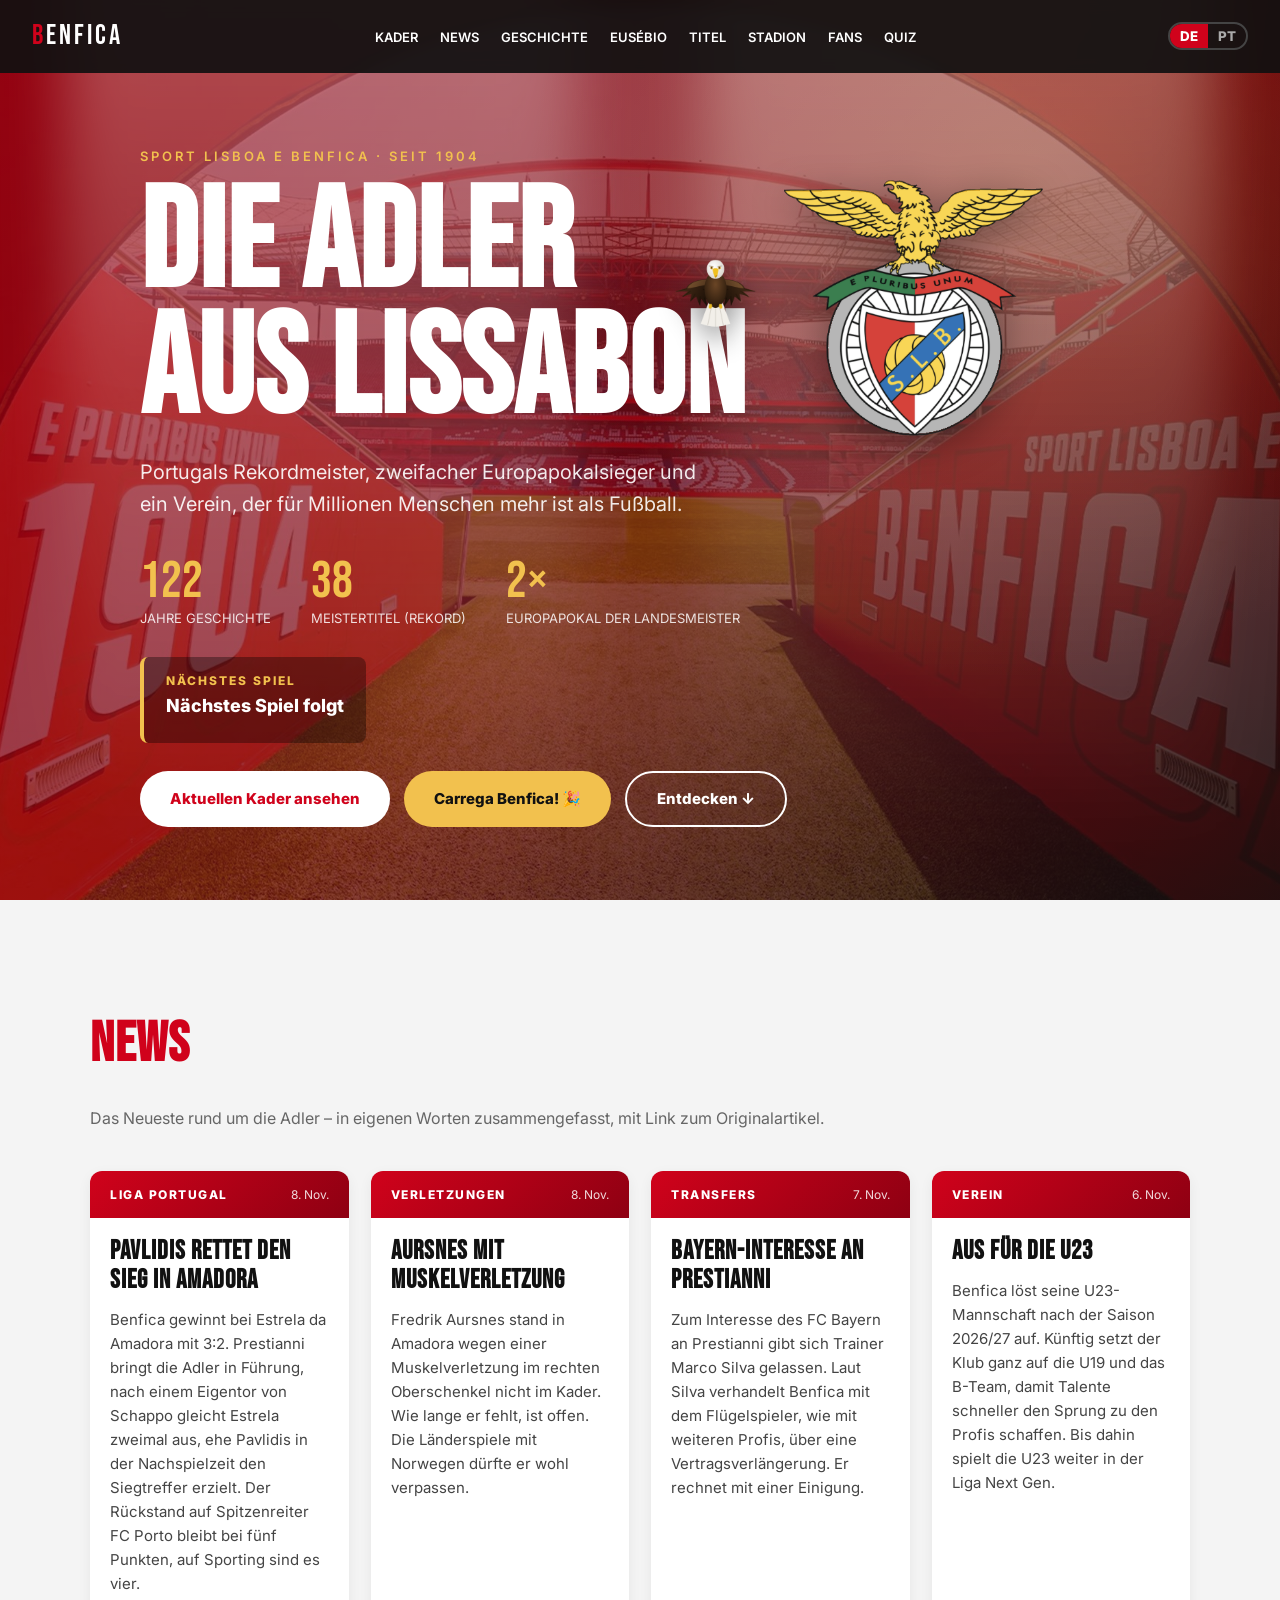
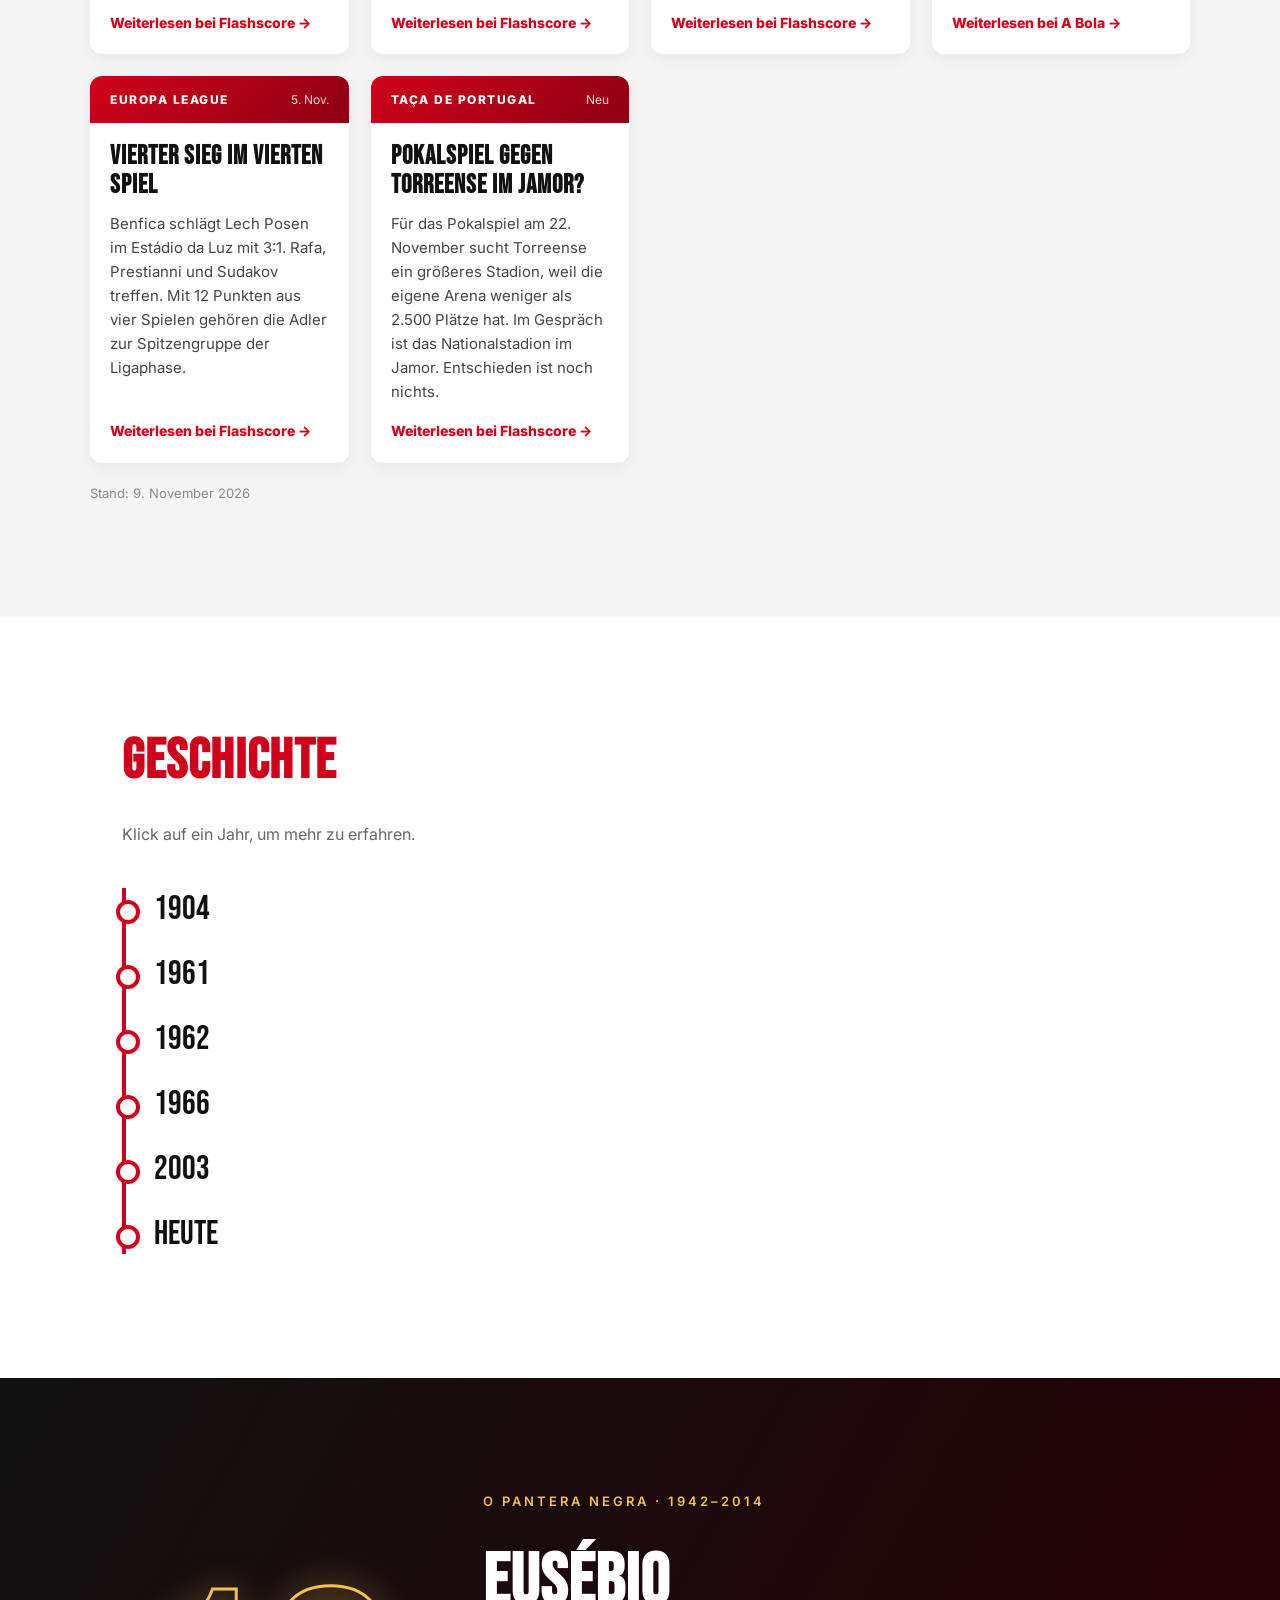
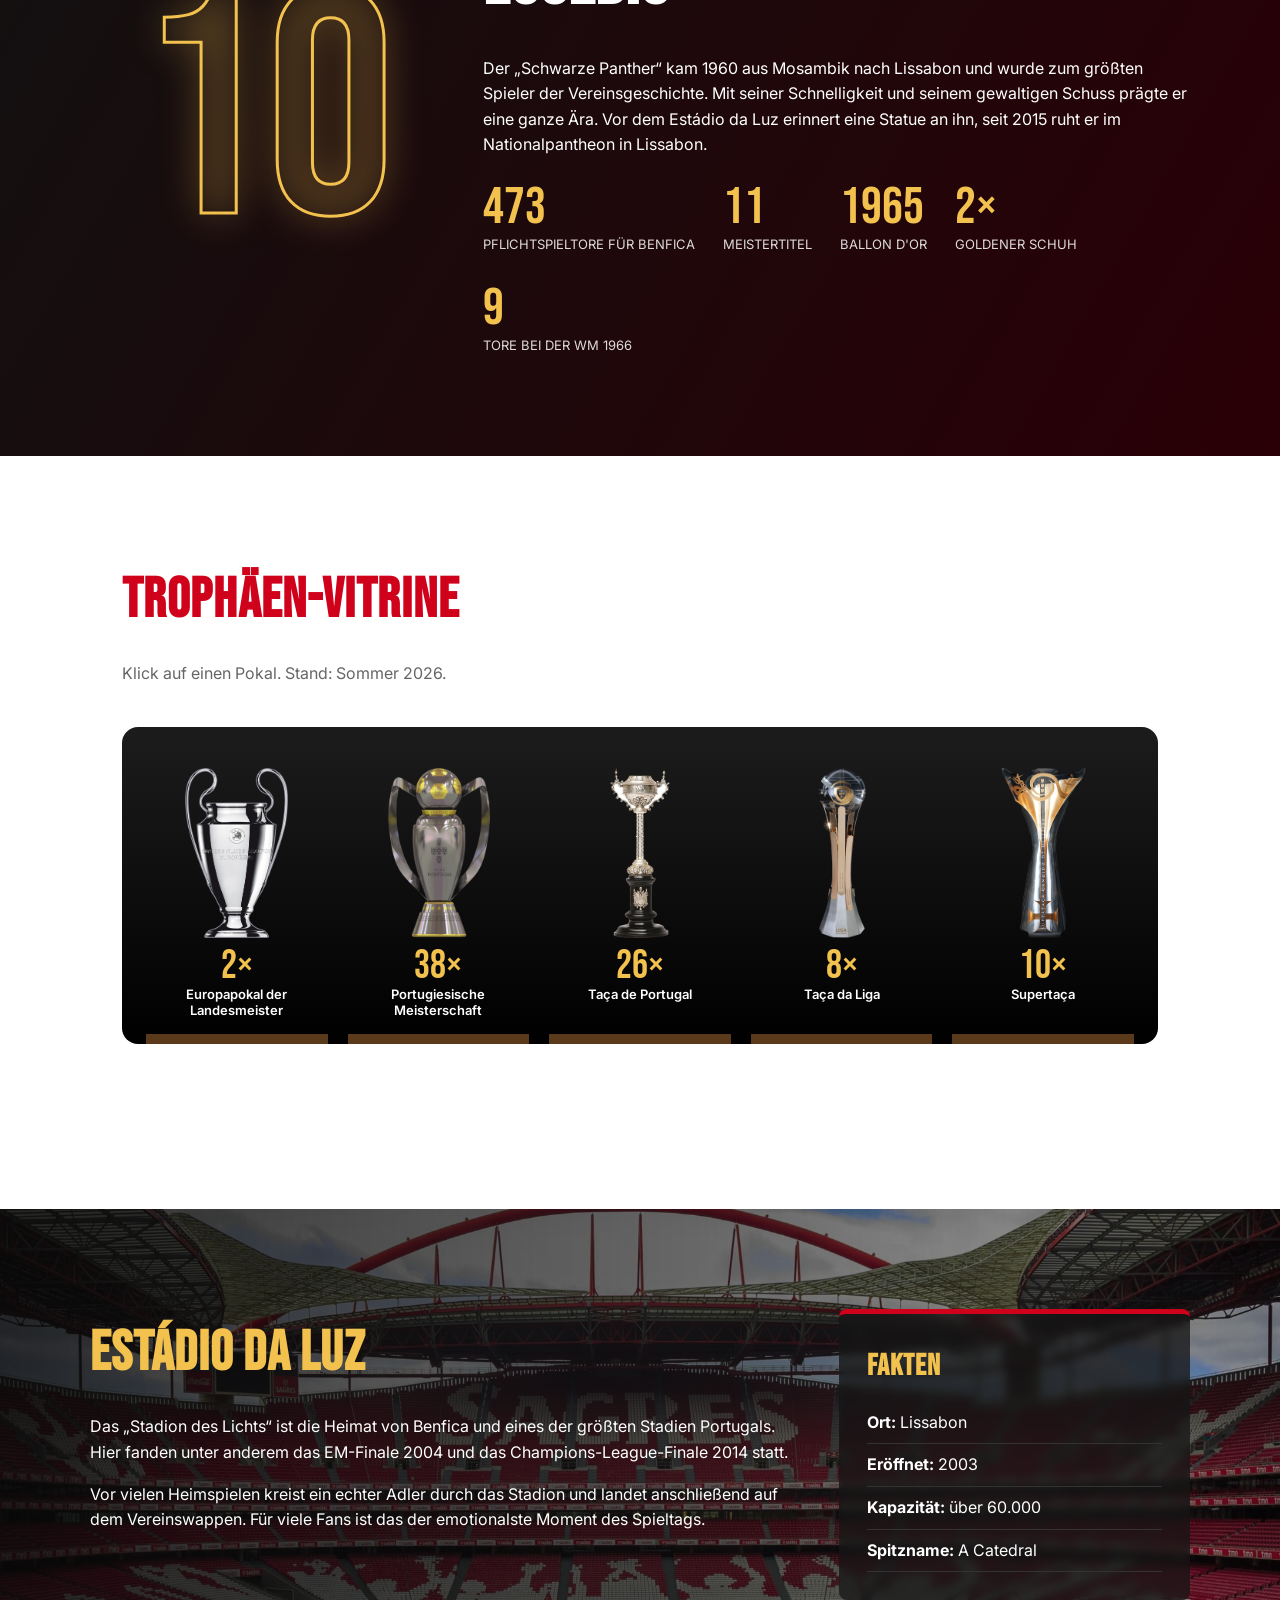
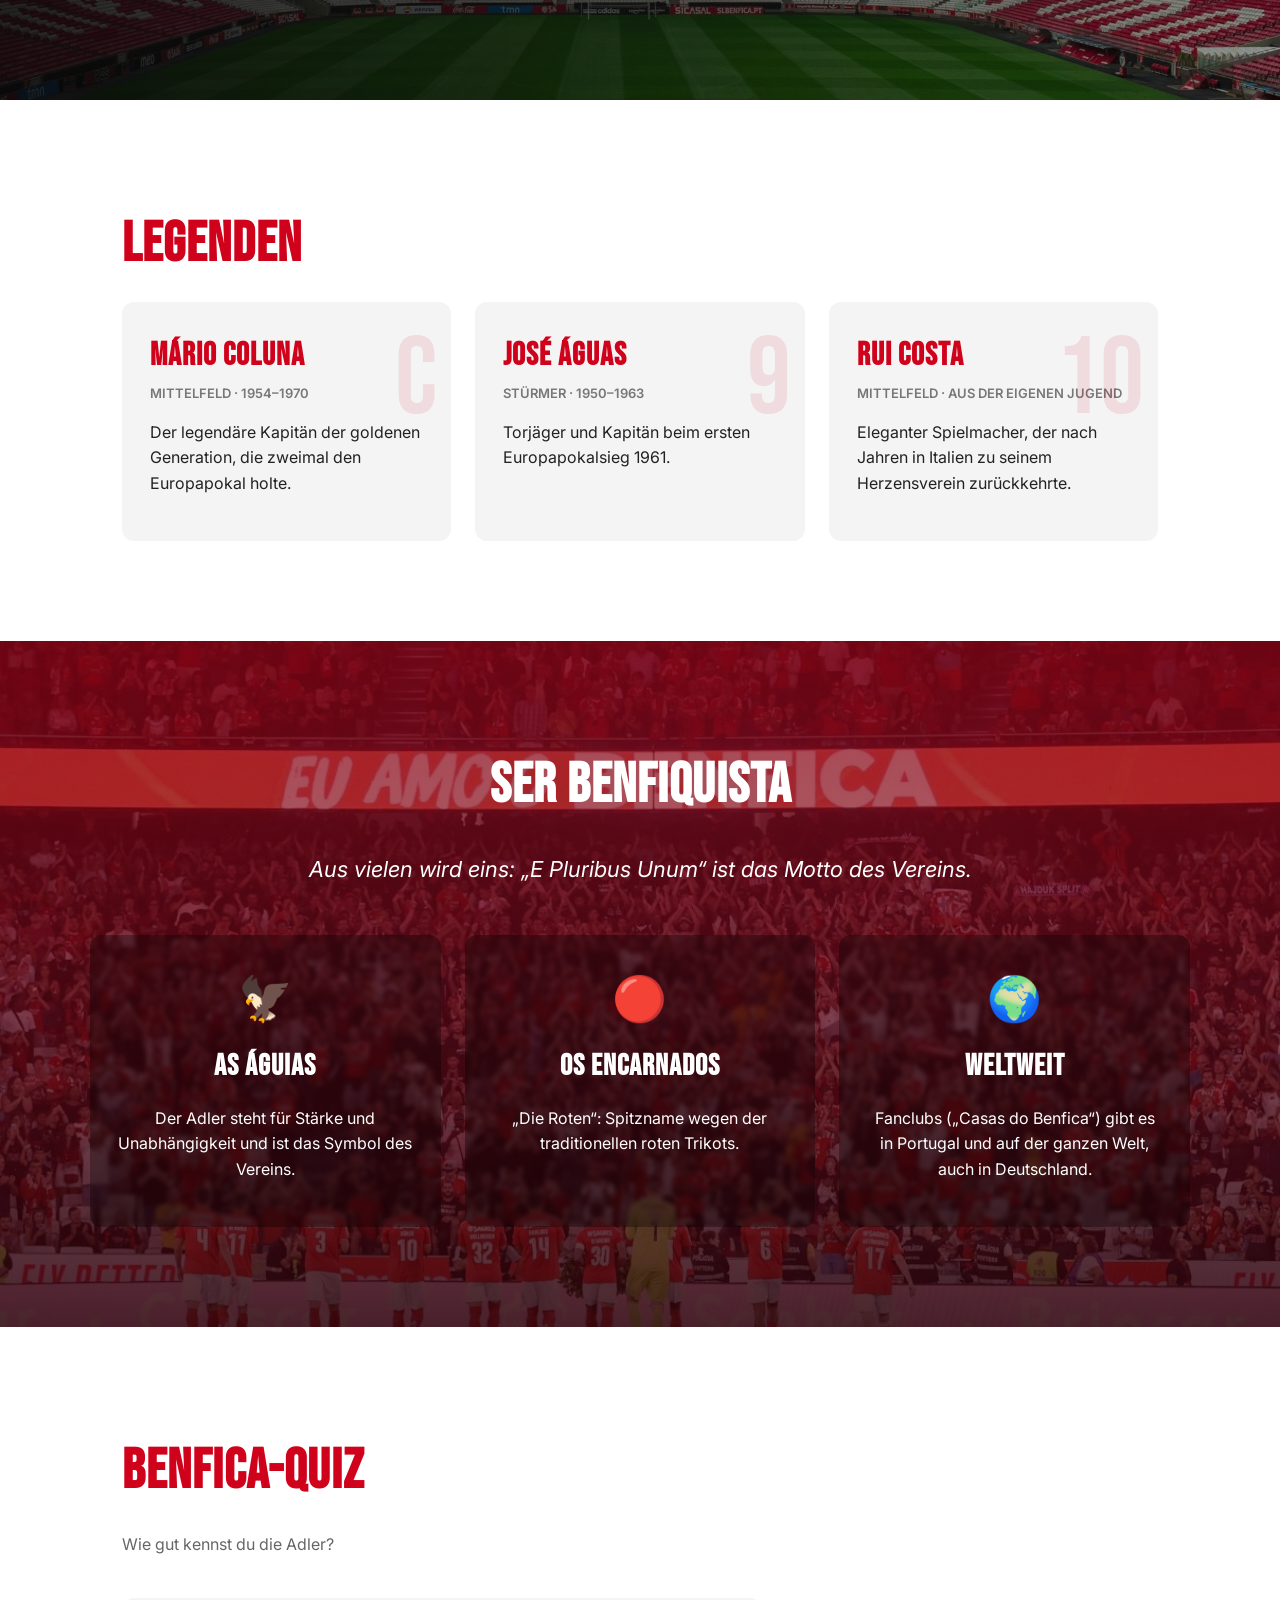
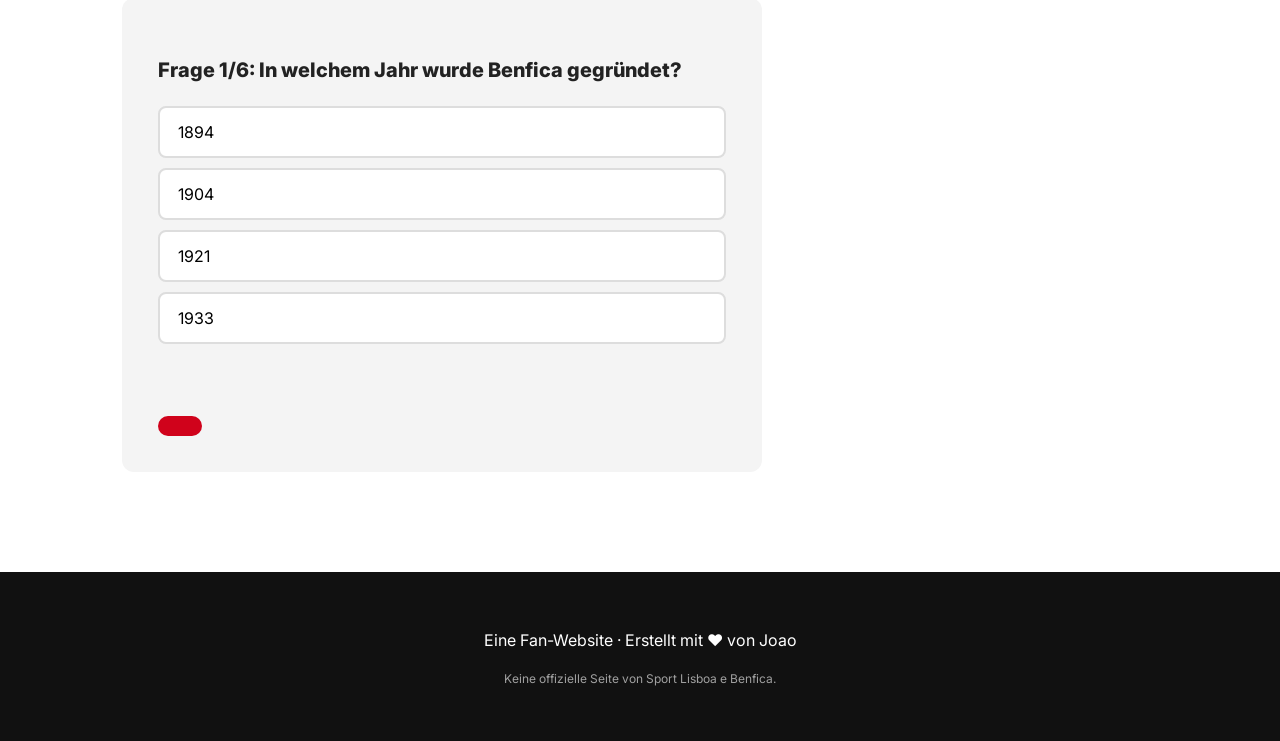
==== index.html @ 27f15501 "Add files via upload" ====
<!DOCTYPE html>
<html lang="de">
<head>
  <meta charset="UTF-8">
  <meta name="viewport" content="width=device-width, initial-scale=1.0">
  <title>Benfica – Die Adler aus Lissabon</title>
  <link rel="preconnect" href="https://fonts.googleapis.com">
  <link rel="preconnect" href="https://fonts.gstatic.com" crossorigin>
  <link href="https://fonts.googleapis.com/css2?family=Bebas+Neue&family=Inter:wght@400;600;800&display=swap" rel="stylesheet">
  <link rel="stylesheet" href="style.css">
</head>
<body>

  <!-- Konfetti-Leinwand -->
  <canvas id="konfetti"></canvas>

  <!-- Navigation -->
  <nav class="nav">
    <a href="#start" class="nav-logo" title="Adler fliegen lassen">BENFICA</a>
    <ul class="nav-links">
      <li><a href="#" class="kader-oeffnen" data-i18n="nav_kader">Kader</a></li>
      <li><a href="#news">News</a></li>
      <li><a href="#geschichte" data-i18n="nav_geschichte">Geschichte</a></li>
      <li><a href="#eusebio">Eusébio</a></li>
      <li><a href="#titel" data-i18n="nav_titel">Titel</a></li>
      <li><a href="#stadion" data-i18n="nav_stadion">Stadion</a></li>
      <li><a href="#fans">Fans</a></li>
      <li><a href="#quiz">Quiz</a></li>
    </ul>
    <div class="nav-rechts">
      <div class="sprache">
        <button data-lang="de" class="aktiv">DE</button>
        <button data-lang="pt">PT</button>
      </div>
      <button class="nav-toggle" aria-label="Menü öffnen">☰</button>
    </div>
  </nav>

  <!-- Startbereich -->
  <header id="start" class="hero">
    <!-- Flutlicht-Strahlen -->
    <div class="flutlicht flutlicht-1"></div>
    <div class="flutlicht flutlicht-2"></div>

    <!-- Fliegender Adler (eigene Zeichnung) -->
    <div class="adler-bahn" id="adler">
      <svg class="adler" viewBox="0 0 400 200" aria-hidden="true">
        <defs>
          <linearGradient id="fluegel-farbe" x1="0" y1="0" x2="0" y2="1">
            <stop offset="0" stop-color="#4a301a"/>
            <stop offset="0.55" stop-color="#2b1a0d"/>
            <stop offset="1" stop-color="#140c05"/>
          </linearGradient>
          <linearGradient id="deck-farbe" x1="0" y1="0" x2="0" y2="1">
            <stop offset="0" stop-color="#7a5430"/>
            <stop offset="1" stop-color="#4a301a"/>
          </linearGradient>
          <radialGradient id="koerper-farbe" cx="0.5" cy="0.35" r="0.7">
            <stop offset="0" stop-color="#6b4626"/>
            <stop offset="1" stop-color="#24160a"/>
          </radialGradient>
          <radialGradient id="kopf-farbe" cx="0.4" cy="0.35" r="0.7">
            <stop offset="0" stop-color="#ffffff"/>
            <stop offset="1" stop-color="#d9d4cc"/>
          </radialGradient>
          <g id="fluegel-form">
            <!-- Hauptflügel mit gespreizten Schwungfedern -->
            <path fill="url(#fluegel-farbe)" d="M192 80
              C 165 62, 118 50, 70 50
              L 14 34 L 58 56
              L 4 50 L 54 64
              L 2 68 L 52 74
              L 8 88 L 56 84
              L 20 104 L 66 92
              C 88 104, 112 110, 128 106
              Q 138 116, 148 106 Q 158 116, 168 104 Q 178 112, 192 100 Z"/>
            <!-- hellere Deckfedern am Vorderrand -->
            <path fill="url(#deck-farbe)" opacity="0.9" d="M192 80
              C 165 62, 118 52, 74 52
              C 104 64, 140 74, 192 92 Z"/>
            <!-- Federlinien -->
            <g stroke="#0d0803" stroke-width="1.2" fill="none" opacity="0.55">
              <path d="M70 52 L 18 37"/><path d="M68 60 L 8 52"/><path d="M66 70 L 6 69"/>
              <path d="M68 80 L 12 87"/><path d="M72 88 L 24 102"/>
              <path d="M128 106 L 118 78"/><path d="M148 106 L 142 82"/><path d="M168 104 L 164 86"/>
            </g>
          </g>
        </defs>

        <!-- Flügel: Animation außen, Spiegelung innen -->
        <g class="fluegel fluegel-links"><use href="#fluegel-form"/></g>
        <g class="fluegel fluegel-rechts"><use href="#fluegel-form" transform="translate(400 0) scale(-1 1)"/></g>

        <!-- Schwanzfächer -->
        <path fill="#f2efe9" d="M186 128 L 170 172 Q 200 184, 230 172 L 214 128 Z"/>
        <g stroke="#b8b2a8" stroke-width="1" opacity="0.8">
          <path d="M193 132 L 184 175"/><path d="M200 132 L 200 179"/><path d="M207 132 L 216 175"/>
        </g>

        <!-- Körper -->
        <path fill="url(#koerper-farbe)" d="M200 66 C 222 70, 226 96, 220 118 C 216 132, 206 140, 200 140 C 194 140, 184 132, 180 118 C 174 96, 178 70, 200 66 Z"/>

        <!-- Fänge -->
        <path fill="#e8b923" d="M188 132 c -4 6, -2 10, 2 9 c 3 -1, 4 -5, 2 -9 Z"/>
        <path fill="#e8b923" d="M212 132 c 4 6, 2 10, -2 9 c -3 -1, -4 -5, -2 -9 Z"/>

        <!-- Kopf -->
        <path fill="url(#kopf-farbe)" d="M200 42 C 214 42, 220 54, 217 66 C 214 76, 207 80, 200 80 C 193 80, 186 76, 183 66 C 180 54, 186 42, 200 42 Z"/>
        <!-- Augen -->
        <circle cx="192" cy="58" r="2.6" fill="#c98a12"/><circle cx="192" cy="58" r="1.2" fill="#111"/>
        <circle cx="208" cy="58" r="2.6" fill="#c98a12"/><circle cx="208" cy="58" r="1.2" fill="#111"/>
        <path d="M187 54 L 196 55" stroke="#9a9488" stroke-width="1.5"/>
        <path d="M213 54 L 204 55" stroke="#9a9488" stroke-width="1.5"/>
        <!-- Schnabel mit Haken -->
        <path fill="#f0c020" d="M194 62 C 194 58, 206 58, 206 62 L 204 72 C 203 77, 200 80, 198 76 L 196 70 Z"/>
        <path fill="#c99510" d="M198 76 C 200 80, 203 77, 204 72 L 201 73 Z"/>
      </svg>
    </div>

    <div class="hero-inner">
      <p class="hero-kicker" data-i18n="hero_kicker">Sport Lisboa e Benfica · seit 1904</p>
      <div class="titel-wrap">
        <!-- Logo hinter dem Schriftzug: lege deine Bilddatei als img/logo.png ab -->
        <img class="hero-logo" src="img/logo.png" alt="" onerror="this.style.display='none'">
        <h1 data-i18n="hero_titel">Die Adler<br>aus Lissabon</h1>
      </div>
      <p class="hero-text" data-i18n="hero_text">Portugals Rekordmeister, zweifacher Europapokalsieger und ein Verein, der für Millionen Menschen mehr ist als Fußball.</p>

      <div class="hero-stats">
        <div class="stat"><span id="jahre" class="stat-zahl">120+</span><span class="stat-label" data-i18n="stat_jahre">Jahre Geschichte</span></div>
        <div class="stat"><span class="stat-zahl">38</span><span class="stat-label" data-i18n="stat_meister">Meistertitel (Rekord)</span></div>
        <div class="stat"><span class="stat-zahl">2×</span><span class="stat-label" data-i18n="stat_europa">Europapokal der Landesmeister</span></div>
      </div>

      <!-- Countdown -->
      <div class="countdown" id="countdown">
        <p class="countdown-titel" data-i18n="countdown_titel">Nächstes Spiel</p>
        <p class="countdown-spiel" id="countdown-spiel"></p>
        <div class="countdown-zahlen" id="countdown-zahlen"></div>
      </div>

      <div class="hero-buttons">
        <button class="btn kader-oeffnen" data-i18n="btn_kader">Aktuellen Kader ansehen</button>
        <button class="btn btn-gold" id="carrega">Carrega Benfica! 🎉</button>
        <a href="#geschichte" class="btn btn-outline" data-i18n="btn_entdecken">Entdecken ↓</a>
      </div>
    </div>
  </header>

  <main>

    <!-- News -->
    <section id="news" class="section-news">
      <div class="news-inner">
        <h2 class="section-title">News</h2>
        <p class="section-intro" data-i18n="news_intro">Das Neueste rund um die Adler – in eigenen Worten zusammengefasst, mit Link zum Originalartikel.</p>
        <div class="news-grid" id="news-grid"></div>
        <p class="news-stand" id="news-stand"></p>
      </div>
    </section>

    <!-- Geschichte -->
    <section id="geschichte" class="section">
      <h2 class="section-title" data-i18n="geschichte_titel">Geschichte</h2>
      <p class="section-intro" data-i18n="geschichte_intro">Klick auf ein Jahr, um mehr zu erfahren.</p>
      <div class="timeline">
        <div class="timeline-item">
          <button class="timeline-year">1904</button>
          <div class="timeline-text" data-i18n="tl_1904">Am 28. Februar 1904 wird der Verein in Lissabon gegründet, zunächst unter dem Namen Sport Lisboa. Wenige Jahre später folgt die Fusion zum Sport Lisboa e Benfica.</div>
        </div>
        <div class="timeline-item">
          <button class="timeline-year">1961</button>
          <div class="timeline-text" data-i18n="tl_1961">Benfica gewinnt im Finale in Bern gegen den FC Barcelona den Europapokal der Landesmeister und beendet damit die Vorherrschaft von Real Madrid.</div>
        </div>
        <div class="timeline-item">
          <button class="timeline-year">1962</button>
          <div class="timeline-text" data-i18n="tl_1962">Titelverteidigung: In Amsterdam schlägt Benfica Real Madrid mit 5:3. Der junge Eusébio trifft im Finale doppelt.</div>
        </div>
        <div class="timeline-item">
          <button class="timeline-year">1966</button>
          <div class="timeline-text" data-i18n="tl_1966">Eusébio wird bei der WM in England mit Portugal Dritter und Torschützenkönig des Turniers. Er wird zum ersten großen Weltstar des Vereins.</div>
        </div>
        <div class="timeline-item">
          <button class="timeline-year">2003</button>
          <div class="timeline-text" data-i18n="tl_2003">Das neue Estádio da Luz wird eröffnet. Ein Jahr später ist es Schauplatz des EM-Finales 2004.</div>
        </div>
        <div class="timeline-item">
          <button class="timeline-year" data-i18n="tl_heute_jahr">Heute</button>
          <div class="timeline-text" data-i18n="tl_heute">Benfica gehört zu den Vereinen mit den meisten Mitgliedern weltweit und ist bekannt für seine starke Nachwuchsakademie in Seixal.</div>
        </div>
      </div>
    </section>

    <!-- Eusébio -->
    <section id="eusebio" class="section-eusebio">
      <div class="eusebio-inner">
        <div class="eusebio-nummer">10</div>
        <div class="eusebio-text">
          <p class="hero-kicker" data-i18n="eu_kicker">O Pantera Negra · 1942–2014</p>
          <h2>Eusébio</h2>
          <p data-i18n="eu_text">Der „Schwarze Panther“ kam 1960 aus Mosambik nach Lissabon und wurde zum größten Spieler der Vereinsgeschichte. Mit seiner Schnelligkeit und seinem gewaltigen Schuss prägte er eine ganze Ära. Vor dem Estádio da Luz erinnert eine Statue an ihn, seit 2015 ruht er im Nationalpantheon in Lissabon.</p>
          <div class="eusebio-stats">
            <div><span class="stat-zahl">473</span><span class="stat-label" data-i18n="eu_tore">Pflichtspieltore für Benfica</span></div>
            <div><span class="stat-zahl">11</span><span class="stat-label" data-i18n="eu_meister">Meistertitel</span></div>
            <div><span class="stat-zahl">1965</span><span class="stat-label">Ballon d'Or</span></div>
            <div><span class="stat-zahl">2×</span><span class="stat-label" data-i18n="eu_schuh">Goldener Schuh</span></div>
            <div><span class="stat-zahl">9</span><span class="stat-label" data-i18n="eu_wm">Tore bei der WM 1966</span></div>
          </div>
        </div>
      </div>
    </section>

    <!-- Trophäen-Vitrine -->
    <section id="titel" class="section">
      <h2 class="section-title" data-i18n="titel_titel">Trophäen-Vitrine</h2>
      <p class="section-intro" data-i18n="titel_intro">Klick auf einen Pokal. Stand: Sommer 2026.</p>
      <div class="vitrine" id="vitrine"></div>
      <p class="pokal-info" id="pokal-info"></p>
    </section>

    <!-- Stadion -->
    <section id="stadion" class="section section-dark">
      <div class="split">
        <div>
          <h2 class="section-title">Estádio da Luz</h2>
          <p data-i18n="stadion_1">Das „Stadion des Lichts“ ist die Heimat von Benfica und eines der größten Stadien Portugals. Hier fanden unter anderem das EM-Finale 2004 und das Champions-League-Finale 2014 statt.</p>
          <p data-i18n="stadion_2">Vor vielen Heimspielen kreist ein echter Adler durch das Stadion und landet anschließend auf dem Vereinswappen. Für viele Fans ist das der emotionalste Moment des Spieltags.</p>
        </div>
        <div class="fakten-box">
          <h3 data-i18n="fakten">Fakten</h3>
          <ul>
            <li><strong data-i18n="f_ort">Ort:</strong> Lissabon</li>
            <li><strong data-i18n="f_eroeffnet">Eröffnet:</strong> 2003</li>
            <li><strong data-i18n="f_kap">Kapazität:</strong> <span data-i18n="f_kap_wert">über 60.000</span></li>
            <li><strong data-i18n="f_spitz">Spitzname:</strong> A Catedral</li>
          </ul>
        </div>
      </div>
    </section>

    <!-- Legenden -->
    <section id="legenden" class="section">
      <h2 class="section-title" data-i18n="legenden_titel">Legenden</h2>
      <div class="karten">
        <article class="karte">
          <span class="karte-nummer">C</span>
          <h3>Mário Coluna</h3>
          <p class="karte-rolle" data-i18n="leg_coluna_rolle">Mittelfeld · 1954–1970</p>
          <p data-i18n="leg_coluna">Der legendäre Kapitän der goldenen Generation, die zweimal den Europapokal holte.</p>
        </article>
        <article class="karte">
          <span class="karte-nummer">9</span>
          <h3>José Águas</h3>
          <p class="karte-rolle" data-i18n="leg_aguas_rolle">Stürmer · 1950–1963</p>
          <p data-i18n="leg_aguas">Torjäger und Kapitän beim ersten Europapokalsieg 1961.</p>
        </article>
        <article class="karte">
          <span class="karte-nummer">10</span>
          <h3>Rui Costa</h3>
          <p class="karte-rolle" data-i18n="leg_rui_rolle">Mittelfeld · aus der eigenen Jugend</p>
          <p data-i18n="leg_rui">Eleganter Spielmacher, der nach Jahren in Italien zu seinem Herzensverein zurückkehrte.</p>
        </article>
      </div>
    </section>

    <!-- Fans mit Choreo -->
    <section id="fans" class="section-rot choreo">
      <div class="fans-inner">
        <h2 class="section-title">Ser Benfiquista</h2>
        <p class="zitat" data-i18n="fans_zitat">Aus vielen wird eins: „E Pluribus Unum“ ist das Motto des Vereins.</p>
        <div class="fan-grid">
          <div class="fan-item"><span>🦅</span><h3>As Águias</h3><p data-i18n="fan_aguias">Der Adler steht für Stärke und Unabhängigkeit und ist das Symbol des Vereins.</p></div>
          <div class="fan-item"><span>🔴</span><h3>Os Encarnados</h3><p data-i18n="fan_encarnados">„Die Roten“: Spitzname wegen der traditionellen roten Trikots.</p></div>
          <div class="fan-item"><span>🌍</span><h3 data-i18n="fan_welt_titel">Weltweit</h3><p data-i18n="fan_welt">Fanclubs („Casas do Benfica“) gibt es in Portugal und auf der ganzen Welt, auch in Deutschland.</p></div>
        </div>
      </div>
    </section>

    <!-- Quiz -->
    <section id="quiz" class="section">
      <h2 class="section-title" data-i18n="quiz_titel">Benfica-Quiz</h2>
      <p class="section-intro" data-i18n="quiz_intro">Wie gut kennst du die Adler?</p>
      <div class="quiz-box">
        <p id="quiz-frage" class="quiz-frage"></p>
        <div id="quiz-antworten" class="quiz-antworten"></div>
        <p id="quiz-feedback" class="quiz-feedback"></p>
        <button id="quiz-weiter" class="btn btn-klein" hidden></button>
      </div>
    </section>

  </main>

  <!-- Kader-Fenster -->
  <div id="kader-modal" class="modal" hidden>
    <div class="modal-inhalt">
      <button class="modal-schliessen" aria-label="Schließen">✕</button>
      <h2 class="section-title" data-i18n="kader_titel">Kader 2026/27</h2>
      <p class="kader-stand" data-i18n="kader_stand">Trainer: Marco Silva · Stand: Herbst 2026</p>
      <p class="kader-favorit" id="kader-favorit"></p>
      <div id="kader-liste"></div>
    </div>
  </div>

  <footer class="footer">
    <p data-i18n="footer_1">Eine Fan-Website · Erstellt mit ❤️ von Joao</p>
    <p class="footer-klein" data-i18n="footer_2">Keine offizielle Seite von Sport Lisboa e Benfica.</p>
  </footer>

  <script src="script.js"></script>
</body>
</html>
---- style.css ----
/* ===== Grundlagen ===== */
:root {
  --rot: #d0021b;
  --rot-dunkel: #8e0012;
  --gold: #f2c14e;
  --schwarz: #111111;
  --grau: #f4f4f4;
  --text: #222222;
}

* { box-sizing: border-box; }
html { scroll-behavior: smooth; }
body { margin: 0; font-family: "Inter", system-ui, sans-serif; color: var(--text); line-height: 1.6; }
h1, h2, h3 { font-family: "Bebas Neue", sans-serif; letter-spacing: 1px; margin: 0 0 12px; }

#konfetti { position: fixed; inset: 0; width: 100%; height: 100%; pointer-events: none; z-index: 500; }

/* ===== Navigation ===== */
.nav {
  position: fixed; top: 0; left: 0; right: 0; z-index: 100;
  display: flex; align-items: center; justify-content: space-between; gap: 20px;
  padding: 14px 32px;
  background: rgba(17, 17, 17, 0.92);
  backdrop-filter: blur(6px);
}
.nav-logo { font-family: "Bebas Neue"; font-size: 28px; color: white; text-decoration: none; letter-spacing: 3px; }
.nav-logo::first-letter { color: var(--rot); }
.nav-links { list-style: none; display: flex; gap: 22px; margin: 0; padding: 0; }
.nav-links a { color: white; text-decoration: none; font-weight: 600; font-size: 13px; text-transform: uppercase; }
.nav-links a:hover { color: var(--gold); }
.nav-rechts { display: flex; align-items: center; gap: 12px; }
.sprache { display: flex; border: 2px solid #444; border-radius: 20px; overflow: hidden; }
.sprache button { background: none; border: none; color: #aaa; font-weight: 800; padding: 4px 10px; cursor: pointer; font-family: inherit; }
.sprache button.aktiv { background: var(--rot); color: white; }
.nav-toggle { display: none; background: none; border: none; color: white; font-size: 26px; cursor: pointer; }

/* ===== Startbereich ===== */
.hero {
  position: relative; overflow: hidden;
  min-height: 100vh;
  display: flex; align-items: center;
  padding: 120px 32px 60px;
  color: white;
  /* Foto vom Spielertunnel, rot getönt, damit der Text lesbar bleibt */
  background:
    radial-gradient(circle at 80% 20%, rgba(242, 193, 78, 0.18), transparent 40%),
    linear-gradient(135deg, rgba(160, 0, 20, 0.82) 0%, rgba(110, 0, 14, 0.72) 55%, rgba(17, 17, 17, 0.85) 100%),
    url("img/hero.jpg") center 40% / cover no-repeat,
    var(--rot-dunkel);
}
.hero-inner { position: relative; z-index: 2; max-width: 1000px; margin: 0 auto; width: 100%; }
.hero-kicker { text-transform: uppercase; letter-spacing: 3px; font-size: 13px; color: var(--gold); font-weight: 600; }
.hero h1 { font-size: clamp(64px, 12vw, 140px); line-height: 0.9; }
.hero-text { font-size: 20px; max-width: 560px; opacity: 0.9; }
.hero-stats { display: flex; flex-wrap: wrap; gap: 40px; margin: 36px 0 28px; }
.stat { display: flex; flex-direction: column; }
.stat-zahl { font-family: "Bebas Neue"; font-size: 52px; color: var(--gold); line-height: 1; }
.stat-label { font-size: 13px; text-transform: uppercase; opacity: 0.85; }

/* Flutlicht */
.flutlicht {
  position: absolute; top: -20%; width: 40%; height: 160%; z-index: 1;
  background: linear-gradient(to bottom, rgba(255, 255, 240, 0.35), transparent 70%);
  filter: blur(30px); mix-blend-mode: screen; pointer-events: none;
  transform-origin: top center;
}
.flutlicht-1 { left: 5%; animation: schwenken 9s ease-in-out infinite alternate; }
.flutlicht-2 { right: 5%; animation: schwenken 11s ease-in-out infinite alternate-reverse; }
@keyframes schwenken { from { transform: rotate(-25deg); } to { transform: rotate(25deg); } }

/* Logo rechts neben dem Titel */
.titel-wrap { display: flex; align-items: center; gap: clamp(16px, 3vw, 40px); }
.titel-wrap h1 { margin: 0; }
.hero-logo {
  flex: none; order: 2; height: clamp(110px, 20vw, 280px); width: auto;
  filter: drop-shadow(0 10px 20px rgba(0, 0, 0, 0.4)); pointer-events: none;
}

/* Fliegender Adler */
.adler-bahn {
  position: absolute; z-index: 3; left: 0; top: 0;
  width: 260px; pointer-events: none; opacity: 0;
  will-change: transform;
}
.adler-bahn.gelandet { opacity: 1; }
.landeplatz { display: inline-block; }
/* gelandet: Flügel anlegen */
.gelandet .fluegel { animation: none; transition: transform 0.8s ease; }
.gelandet .fluegel-links  { transform: rotate(-62deg) scaleX(0.3) scaleY(1.1); }
.gelandet .fluegel-rechts { transform: rotate(62deg) scaleX(0.3) scaleY(1.1); }
.gelandet .adler { animation: atmen 3s ease-in-out infinite; transform-origin: 50% 70%; }
@keyframes atmen { 0%, 100% { transform: scale(1); } 50% { transform: scale(1.025, 0.985); } }
.adler { width: 100%; overflow: visible; filter: drop-shadow(0 14px 18px rgba(0, 0, 0, 0.45)); }
.fluegel { transform-box: view-box; }
.fluegel-links  { transform-origin: 192px 86px; animation: schlag-l 2.6s ease-in-out infinite; }
.fluegel-rechts { transform-origin: 208px 86px; animation: schlag-r 2.6s ease-in-out infinite; }
/* zwei kräftige Schläge, dann gleiten */
@keyframes schlag-l {
  0%, 100% { transform: rotate(0deg) scaleY(1); }
  12% { transform: rotate(-14deg) scaleY(1.05); }
  25% { transform: rotate(16deg) scaleY(0.8); }
  37% { transform: rotate(-12deg) scaleY(1.05); }
  50% { transform: rotate(14deg) scaleY(0.82); }
  62% { transform: rotate(2deg) scaleY(1); }
}
@keyframes schlag-r {
  0%, 100% { transform: rotate(0deg) scaleY(1); }
  12% { transform: rotate(14deg) scaleY(1.05); }
  25% { transform: rotate(-16deg) scaleY(0.8); }
  37% { transform: rotate(12deg) scaleY(1.05); }
  50% { transform: rotate(-14deg) scaleY(0.82); }
  62% { transform: rotate(-2deg) scaleY(1); }
}

/* Countdown */
.countdown {
  display: inline-block; background: rgba(0, 0, 0, 0.35); border-left: 4px solid var(--gold);
  padding: 14px 22px; border-radius: 8px; margin-bottom: 28px;
}
.countdown-titel { margin: 0; font-size: 12px; text-transform: uppercase; letter-spacing: 2px; color: var(--gold); font-weight: 800; }
.countdown-spiel { margin: 2px 0 8px; font-weight: 800; font-size: 18px; }
.countdown-zahlen { display: flex; gap: 18px; }
.countdown-zahlen div { text-align: center; }
.countdown-zahlen span { display: block; font-family: "Bebas Neue"; font-size: 38px; line-height: 1; }
.countdown-zahlen small { font-size: 11px; text-transform: uppercase; opacity: 0.8; }

/* Buttons */
.hero-buttons { display: flex; flex-wrap: wrap; gap: 14px; }
.btn {
  display: inline-block; background: white; color: var(--rot);
  padding: 14px 30px; border-radius: 40px; border: none;
  font-weight: 800; font-size: 15px; font-family: inherit; text-decoration: none; cursor: pointer;
  transition: transform 0.2s, background 0.2s;
}
.btn:hover { transform: translateY(-3px); background: var(--gold); color: var(--schwarz); }
.btn-gold { background: var(--gold); color: var(--schwarz); }
.btn-gold:hover { background: white; color: var(--rot); }
.btn-outline { background: transparent; color: white; border: 2px solid white; }
.btn-klein { padding: 10px 22px; background: var(--rot); color: white; margin-top: 16px; }

/* ===== Abschnitte ===== */
.section { padding: 100px 32px; max-width: 1100px; margin: 0 auto; }
.section-title { font-size: 56px; color: var(--rot); }
.section-intro { color: #666; margin-bottom: 40px; }
.section-dark { max-width: none; color: white; background: var(--schwarz); }
.section-dark > * { max-width: 1100px; margin-left: auto; margin-right: auto; }
.section-dark .section-title { color: var(--gold); }

/* ===== News ===== */
.section-news { background: var(--grau); padding: 100px 32px; }
.news-inner { max-width: 1100px; margin: 0 auto; }
.news-grid { display: grid; grid-template-columns: repeat(auto-fit, minmax(250px, 1fr)); gap: 22px; }
.news-karte {
  display: flex; flex-direction: column; background: white; border-radius: 12px; overflow: hidden;
  box-shadow: 0 4px 14px rgba(0, 0, 0, 0.06); transition: transform 0.25s, box-shadow 0.25s;
}
.news-karte:hover { transform: translateY(-6px); box-shadow: 0 14px 30px rgba(208, 2, 27, 0.18); }
.news-kopf {
  background: linear-gradient(135deg, var(--rot), var(--rot-dunkel)); color: white;
  padding: 14px 20px; display: flex; justify-content: space-between; align-items: center; gap: 10px;
}
.news-kategorie { font-size: 12px; font-weight: 800; text-transform: uppercase; letter-spacing: 1.5px; }
.news-datum { font-size: 12px; opacity: 0.85; white-space: nowrap; }
.news-body { padding: 20px; display: flex; flex-direction: column; flex: 1; }
.news-body h3 { font-size: 26px; line-height: 1.1; color: var(--schwarz); }
.news-body p { margin: 0 0 16px; color: #444; font-size: 15px; flex: 1; }
.news-link { color: var(--rot); font-weight: 800; text-decoration: none; font-size: 14px; }
.news-link:hover { text-decoration: underline; }
.news-stand { color: #888; font-size: 13px; margin-top: 20px; }

/* Zeitleiste */
.timeline { border-left: 4px solid var(--rot); padding-left: 28px; }
.timeline-item { margin-bottom: 24px; position: relative; }
.timeline-item::before {
  content: ""; position: absolute; left: -38px; top: 12px;
  width: 16px; height: 16px; border-radius: 50%; background: white; border: 4px solid var(--rot);
}
.timeline-year { font-family: "Bebas Neue"; font-size: 34px; background: none; border: none; color: var(--schwarz); cursor: pointer; padding: 0; }
.timeline-year:hover, .timeline-item.offen .timeline-year { color: var(--rot); }
.timeline-text { max-height: 0; overflow: hidden; opacity: 0; transition: max-height 0.4s, opacity 0.4s; max-width: 640px; }
.timeline-item.offen .timeline-text { max-height: 200px; opacity: 1; }

/* ===== Eusébio ===== */
.section-eusebio {
  background: linear-gradient(120deg, var(--schwarz) 0%, #2a0006 100%);
  color: white; padding: 100px 32px; overflow: hidden;
}
.eusebio-inner { max-width: 1100px; margin: 0 auto; display: grid; grid-template-columns: 1fr 2fr; gap: 40px; align-items: center; }
.eusebio-nummer {
  font-family: "Bebas Neue"; font-size: clamp(160px, 25vw, 320px); line-height: 0.8; text-align: center;
  color: transparent; -webkit-text-stroke: 3px var(--gold);
  text-shadow: 0 0 40px rgba(242, 193, 78, 0.3);
}
.eusebio-text h2 { font-size: 72px; color: white; }
.eusebio-stats { display: flex; flex-wrap: wrap; gap: 28px; margin-top: 24px; }
.eusebio-stats div { display: flex; flex-direction: column; }

/* ===== Trophäen-Vitrine ===== */
.vitrine {
  display: grid; grid-template-columns: repeat(auto-fit, minmax(150px, 1fr)); gap: 20px;
  background: linear-gradient(to bottom, #1c1c1c, #000); padding: 40px 24px 0; border-radius: 16px;
}
.pokal {
  background: none; border: none; cursor: pointer; color: white; font-family: inherit;
  display: flex; flex-direction: column; align-items: center; padding-bottom: 16px;
  border-bottom: 10px solid #5a3a1a; transition: transform 0.25s;
}
.pokal:hover, .pokal.aktiv { transform: translateY(-8px); }
.pokal svg { width: 90px; height: 110px; filter: drop-shadow(0 0 0 transparent); transition: filter 0.3s; }
.pokal:hover svg, .pokal.aktiv svg { filter: drop-shadow(0 0 18px rgba(242, 193, 78, 0.8)); }
/* Fotos der echten Pokale */
.pokal img { height: 170px; width: auto; max-width: 100%; object-fit: contain; filter: drop-shadow(0 0 0 transparent); transition: filter 0.3s; }
.pokal:hover img, .pokal.aktiv img { filter: drop-shadow(0 0 18px rgba(242, 193, 78, 0.8)); }
.pokal-anzahl { font-family: "Bebas Neue"; font-size: 40px; color: var(--gold); line-height: 1; margin-top: 8px; }
.pokal-name { font-size: 13px; font-weight: 600; text-align: center; }
.pokal-info { min-height: 28px; font-weight: 600; margin-top: 20px; font-size: 17px; }

/* ===== Stadion ===== */
.split { display: grid; grid-template-columns: 2fr 1fr; gap: 48px; align-items: start; }
.fakten-box { background: #1f1f1f; border-top: 5px solid var(--rot); padding: 28px; border-radius: 8px; }
.fakten-box h3 { color: var(--gold); font-size: 30px; }
.fakten-box ul { list-style: none; padding: 0; margin: 0; }
.fakten-box li { padding: 8px 0; border-bottom: 1px solid #333; }

/* ===== Legenden ===== */
.karten { display: grid; grid-template-columns: repeat(auto-fit, minmax(230px, 1fr)); gap: 24px; }
.karte { position: relative; overflow: hidden; background: var(--grau); padding: 28px; border-radius: 12px; transition: transform 0.25s, box-shadow 0.25s; }
.karte:hover { transform: translateY(-6px); box-shadow: 0 12px 30px rgba(208, 2, 27, 0.2); }
.karte-nummer { position: absolute; right: 14px; top: -10px; font-family: "Bebas Neue"; font-size: 110px; color: rgba(208, 2, 27, 0.1); }
.karte h3 { font-size: 32px; color: var(--rot); position: relative; }
.karte-rolle { font-size: 13px; font-weight: 600; text-transform: uppercase; color: #777; margin-top: -10px; }

/* ===== Fans mit Choreo ===== */
.choreo {
  position: relative; overflow: hidden; color: white; text-align: center; padding: 100px 32px;
  background-color: var(--rot);
  background-image:
    repeating-conic-gradient(rgba(255, 255, 255, 0.12) 0% 25%, transparent 0% 50%);
  background-size: 40px 40px;
  animation: mosaik 20s linear infinite;
}
@keyframes mosaik { to { background-position: 400px 400px; } }
.fans-inner { position: relative; max-width: 1100px; margin: 0 auto; }
.choreo .section-title { color: white; }
.fahnen { position: absolute; top: 0; left: 0; right: 0; display: flex; justify-content: space-around; }
.fahne {
  width: 60px; height: 70px; background: var(--rot-dunkel);
  border: 3px solid white; border-top: none;
  clip-path: polygon(0 0, 100% 0, 100% 80%, 50% 100%, 0 80%);
  transform-origin: top center; animation: wehen 2.4s ease-in-out infinite;
}
.fahne.weiss { background: white; border-color: var(--rot-dunkel); animation-delay: -1.2s; }
@keyframes wehen { 0%, 100% { transform: skewX(6deg) rotate(2deg); } 50% { transform: skewX(-6deg) rotate(-2deg); } }
.zitat { font-size: 22px; font-style: italic; margin-bottom: 48px; }
.fan-grid { display: grid; grid-template-columns: repeat(auto-fit, minmax(240px, 1fr)); gap: 24px; }
.fan-item { background: rgba(0, 0, 0, 0.3); padding: 28px; border-radius: 12px; backdrop-filter: blur(2px); }
.fan-item span { font-size: 44px; }
.fan-item h3 { font-size: 30px; margin-top: 8px; }

/* ===== Quiz ===== */
.quiz-box { background: var(--grau); padding: 36px; border-radius: 12px; max-width: 640px; }
.quiz-frage { font-size: 20px; font-weight: 800; }
.quiz-antworten { display: grid; gap: 10px; }
.quiz-antworten button {
  text-align: left; padding: 14px 18px; border-radius: 8px; border: 2px solid #ddd;
  background: white; font-size: 16px; cursor: pointer; font-family: inherit;
}
.quiz-antworten button:hover:not(:disabled) { border-color: var(--rot); }
.quiz-antworten button.richtig { background: #1e8e3e; color: white; border-color: #1e8e3e; }
.quiz-antworten button.falsch { background: var(--rot); color: white; border-color: var(--rot); }
.quiz-feedback { font-weight: 600; min-height: 24px; margin-top: 16px; }

/* ===== Kader-Fenster ===== */
.modal {
  position: fixed; inset: 0; z-index: 200; background: rgba(0, 0, 0, 0.8);
  display: flex; align-items: flex-start; justify-content: center; padding: 40px 16px; overflow-y: auto;
}
.modal[hidden] { display: none; }
.modal-inhalt {
  position: relative; width: 100%; max-width: 1050px; padding: 40px; border-radius: 16px;
  background: linear-gradient(to bottom, #1a1a1a, #2a0006); color: white;
  animation: reinfahren 0.3s ease;
}
@keyframes reinfahren { from { opacity: 0; transform: translateY(30px); } to { opacity: 1; transform: none; } }
.modal-inhalt .section-title { color: var(--gold); }
.modal-schliessen {
  position: absolute; top: 16px; right: 16px; width: 40px; height: 40px; border-radius: 50%;
  border: none; background: #333; color: white; font-size: 18px; cursor: pointer;
}
.modal-schliessen:hover { background: var(--rot); }
.kader-stand { color: #aaa; margin-top: -8px; }
.kader-favorit { color: var(--gold); font-weight: 800; min-height: 24px; }
.kader-gruppe h3 { font-size: 28px; color: white; border-bottom: 3px solid var(--rot); padding-bottom: 4px; margin-top: 32px; }
.kader-grid { display: grid; grid-template-columns: repeat(auto-fill, minmax(150px, 1fr)); gap: 18px; }

/* Trikot */
.trikot { position: relative; text-align: center; transition: transform 0.25s; }
.trikot:hover { transform: translateY(-6px) rotate(-2deg); }
.trikot svg { position: relative; z-index: 1; width: 140px; height: 150px; filter: drop-shadow(0 8px 14px rgba(0, 0, 0, 0.5)); }
.trikot-stoff { fill: var(--rot); }
.trikot-kragen, .trikot-rand { fill: white; }
.trikot-name { font-family: "Bebas Neue"; font-size: 15px; letter-spacing: 1.5px; fill: white; }
.trikot-nummer { font-family: "Bebas Neue"; font-size: 62px; fill: white; }
.trikot-unter { margin: 4px 0 0; font-size: 14px; font-weight: 600; }
.trikot-foto { width: 54px; height: 54px; border-radius: 50%; object-fit: cover; border: 3px solid var(--gold); position: absolute; z-index: 2; top: 0; right: 6px; }
.herz {
  position: absolute; z-index: 2; top: 4px; left: 6px; background: rgba(0, 0, 0, 0.5); border: none;
  width: 34px; height: 34px; border-radius: 50%; font-size: 17px; cursor: pointer; line-height: 1;
  transition: transform 0.2s;
}
.herz:hover { transform: scale(1.2); }
.trikot.favorit svg { filter: drop-shadow(0 0 16px rgba(242, 193, 78, 0.9)); }

/* ===== Footer ===== */
.footer { background: var(--schwarz); color: white; text-align: center; padding: 40px 20px; }
.footer-klein { font-size: 12px; opacity: 0.6; }

/* ===== Handy-Ansicht ===== */
@media (max-width: 900px) {
  .nav { padding: 14px 20px; }
  .nav-toggle { display: block; }
  .nav-links {
    display: none; position: absolute; top: 60px; left: 0; right: 0;
    flex-direction: column; gap: 0; background: var(--schwarz);
  }
  .nav-links.offen { display: flex; }
  .nav-links li { padding: 14px 20px; border-top: 1px solid #333; }
  .split, .eusebio-inner { grid-template-columns: 1fr; }
  .section { padding: 70px 20px; }
  .section-title { font-size: 44px; }
  .modal-inhalt { padding: 28px 16px; }
}

/* Weniger Bewegung, wenn im System eingestellt */
@media (prefers-reduced-motion: reduce) {
  *, *::before, *::after { animation: none !important; transition: none !important; }
}

/* Stadion-Abschnitt mit Foto im Hintergrund */
#stadion {
  background:
    linear-gradient(90deg, rgba(10, 10, 10, 0.82) 0%, rgba(10, 10, 10, 0.6) 55%, rgba(10, 10, 10, 0.35) 100%),
    url("img/stadion.jpg") center 30% / cover no-repeat;
}
#stadion .fakten-box { background: rgba(20, 20, 20, 0.75); backdrop-filter: blur(4px); }

/* Fan-Abschnitt mit Foto im Hintergrund (rote Tönung, Mosaik-Animation aus) */
#fans.choreo {
  background:
    linear-gradient(to bottom, rgba(142, 0, 18, 0.75) 0%, rgba(110, 0, 14, 0.6) 50%, rgba(40, 0, 6, 0.85) 100%),
    url("img/fans.jpg") center 40% / cover no-repeat;
  animation: none;
}
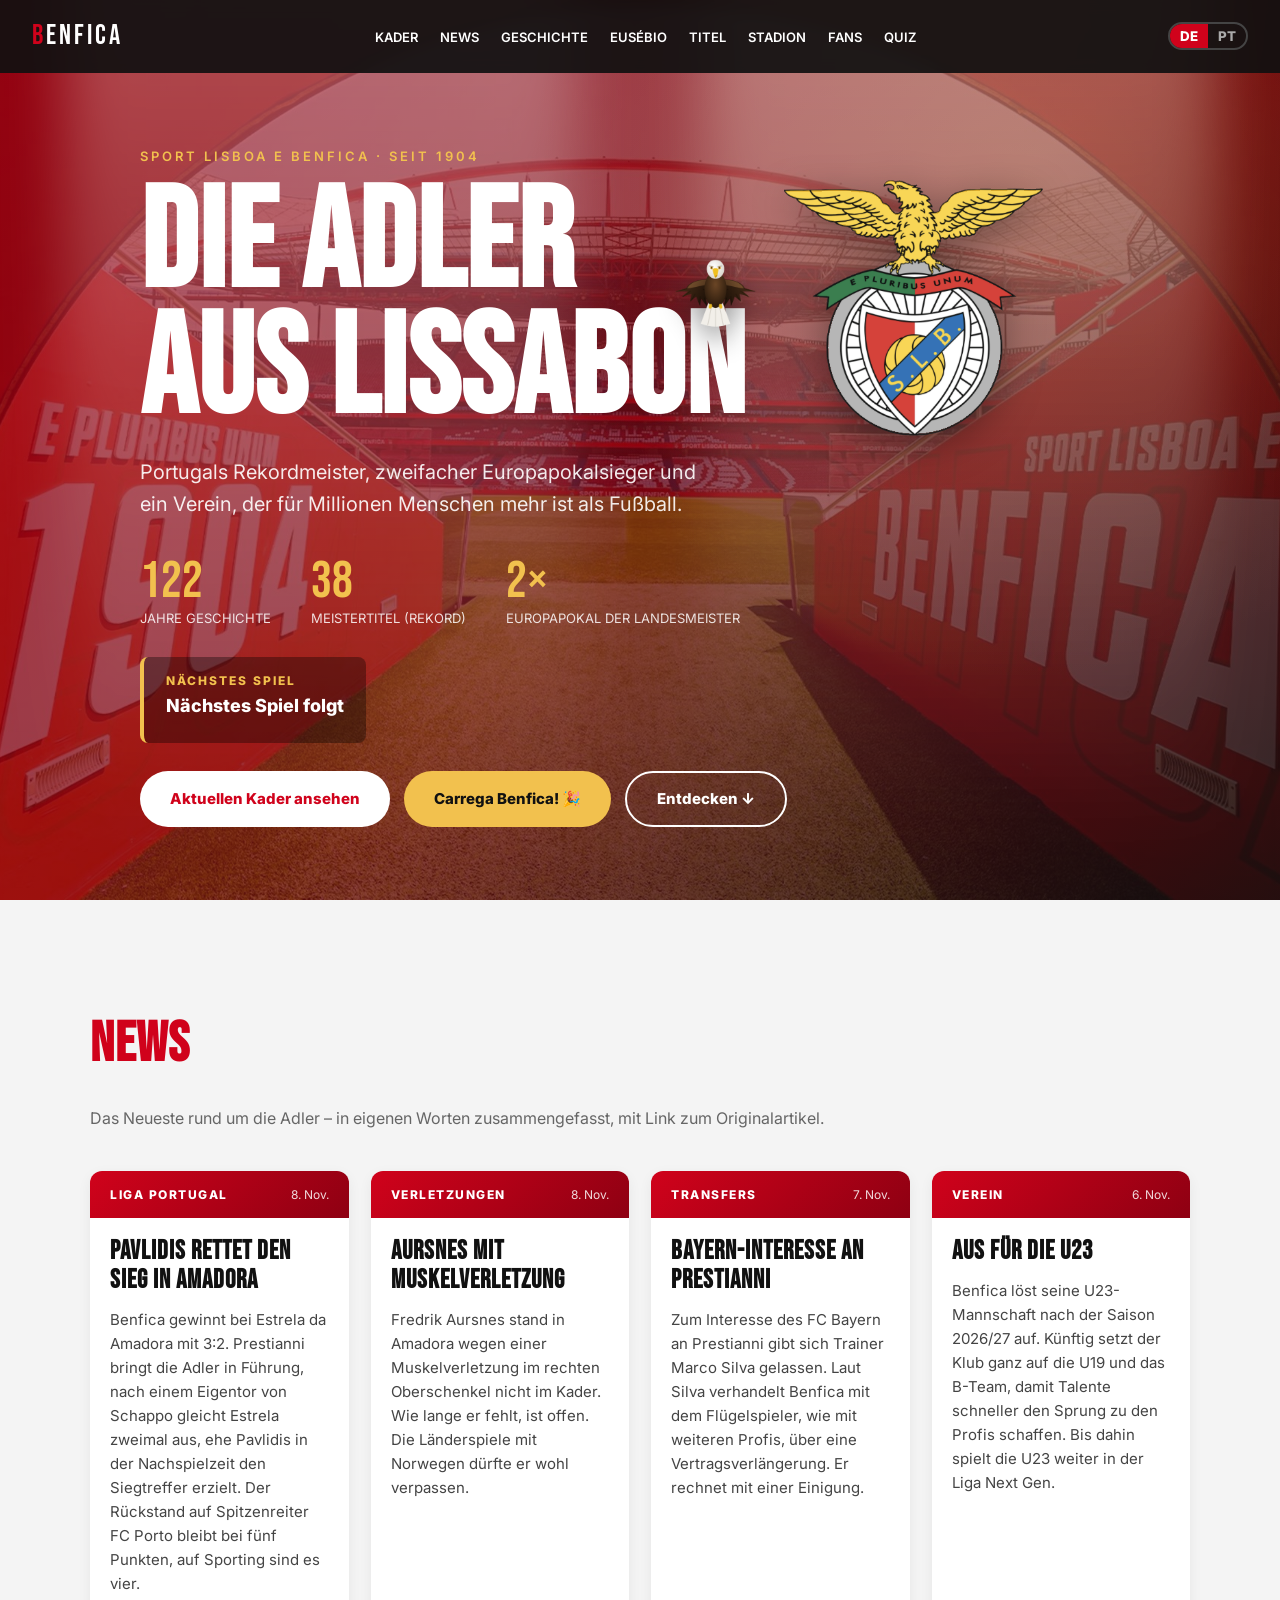
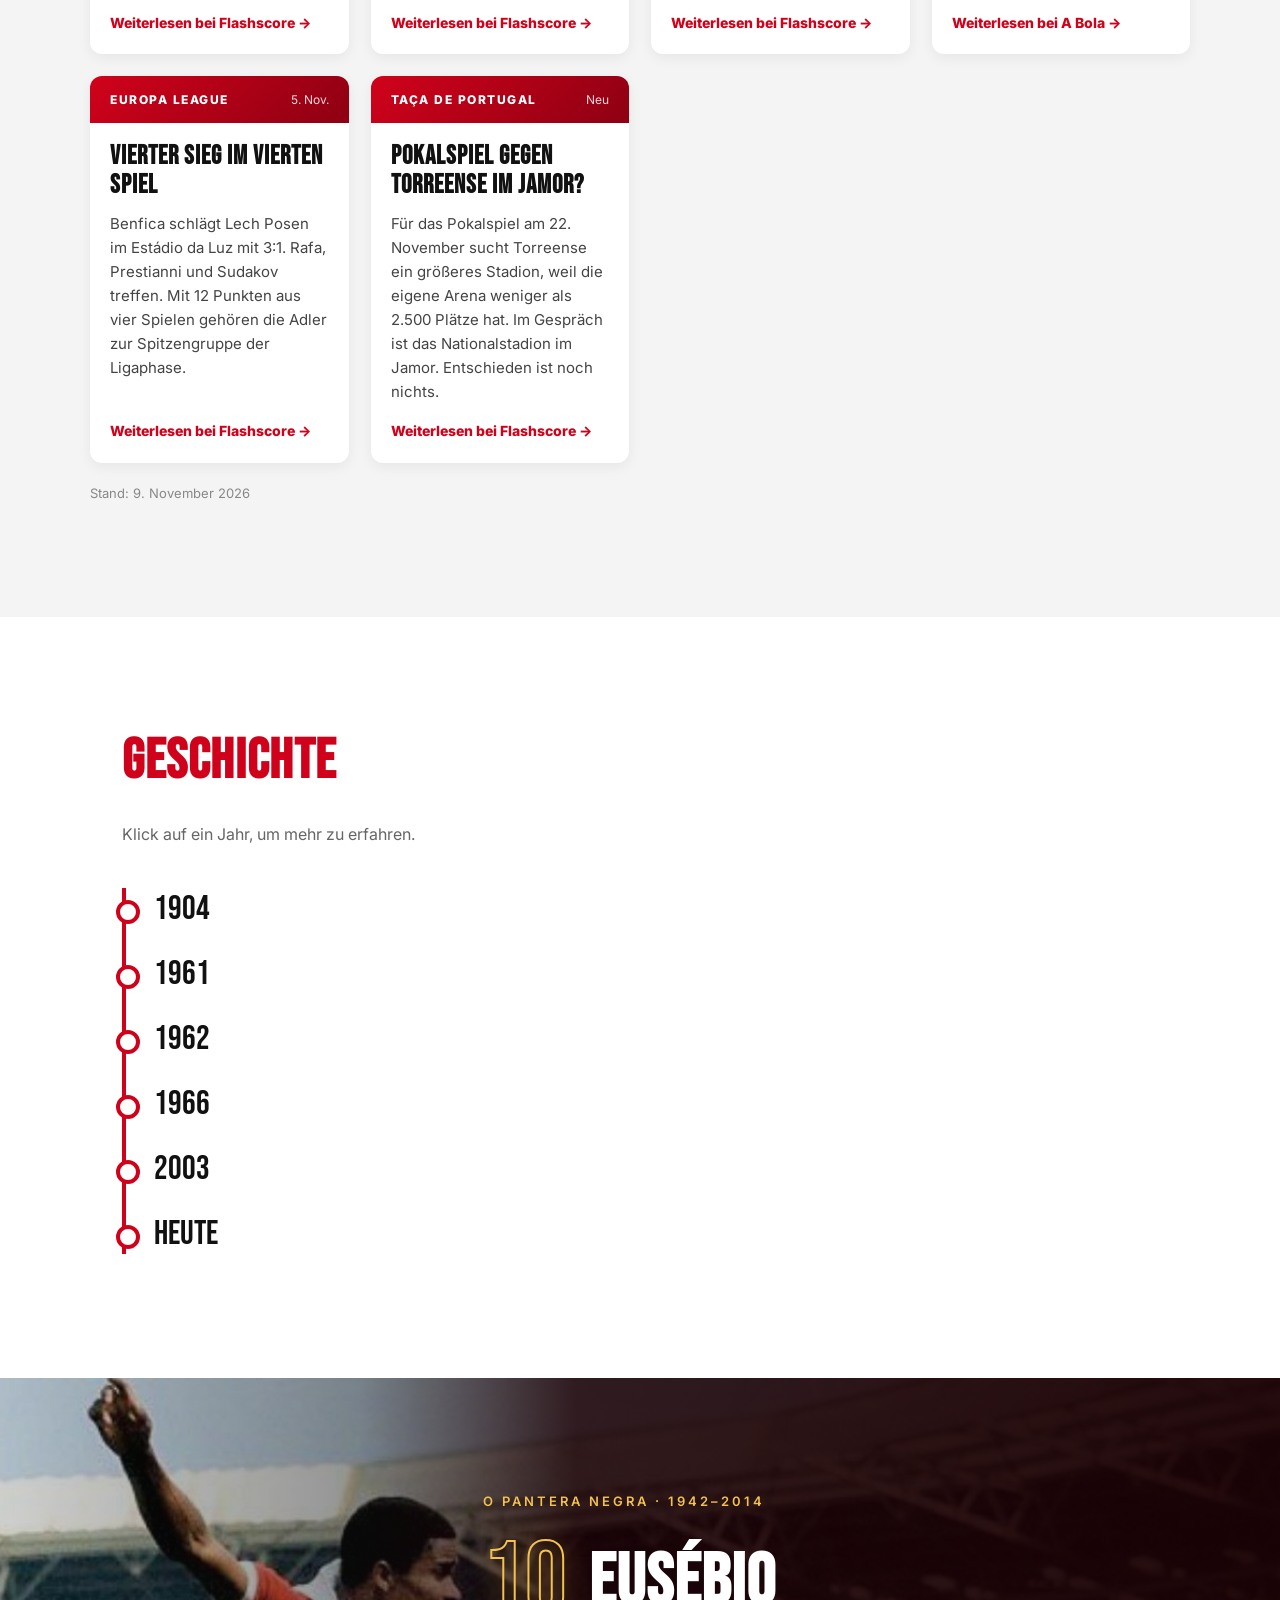
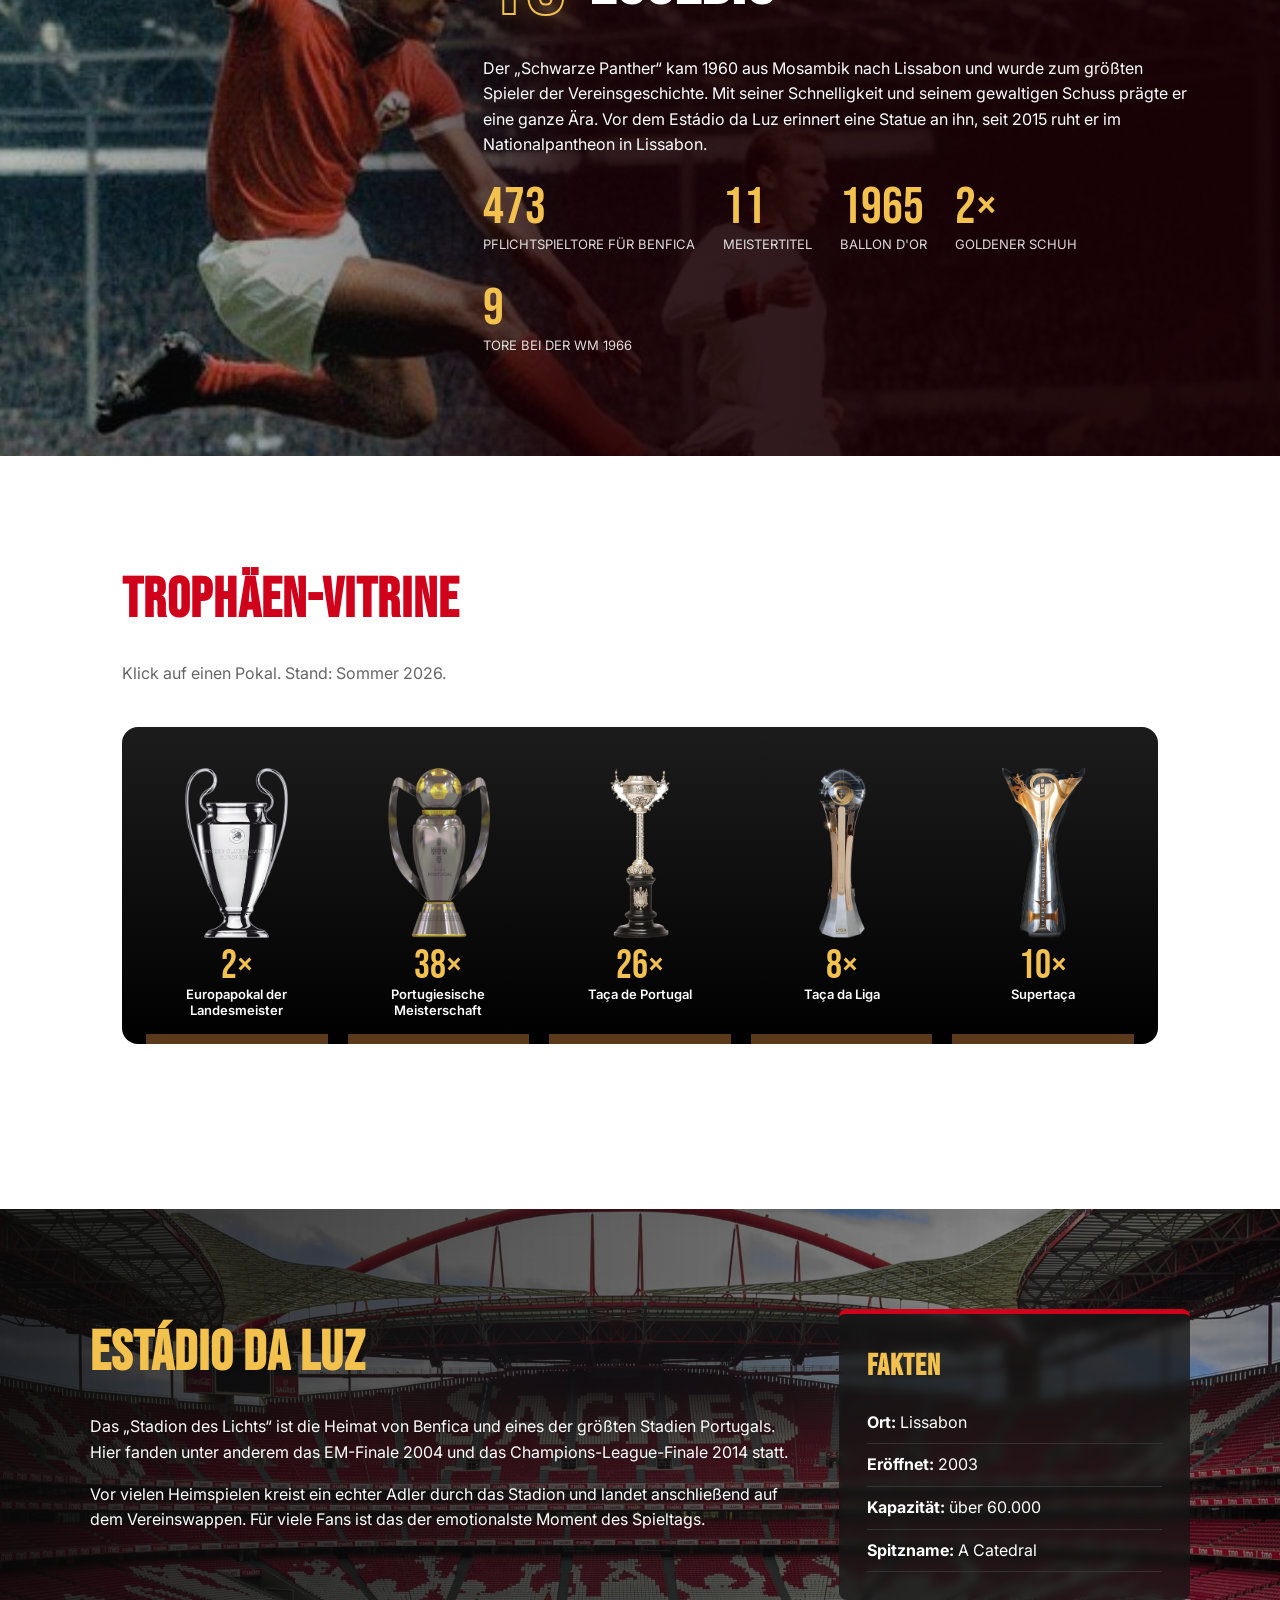
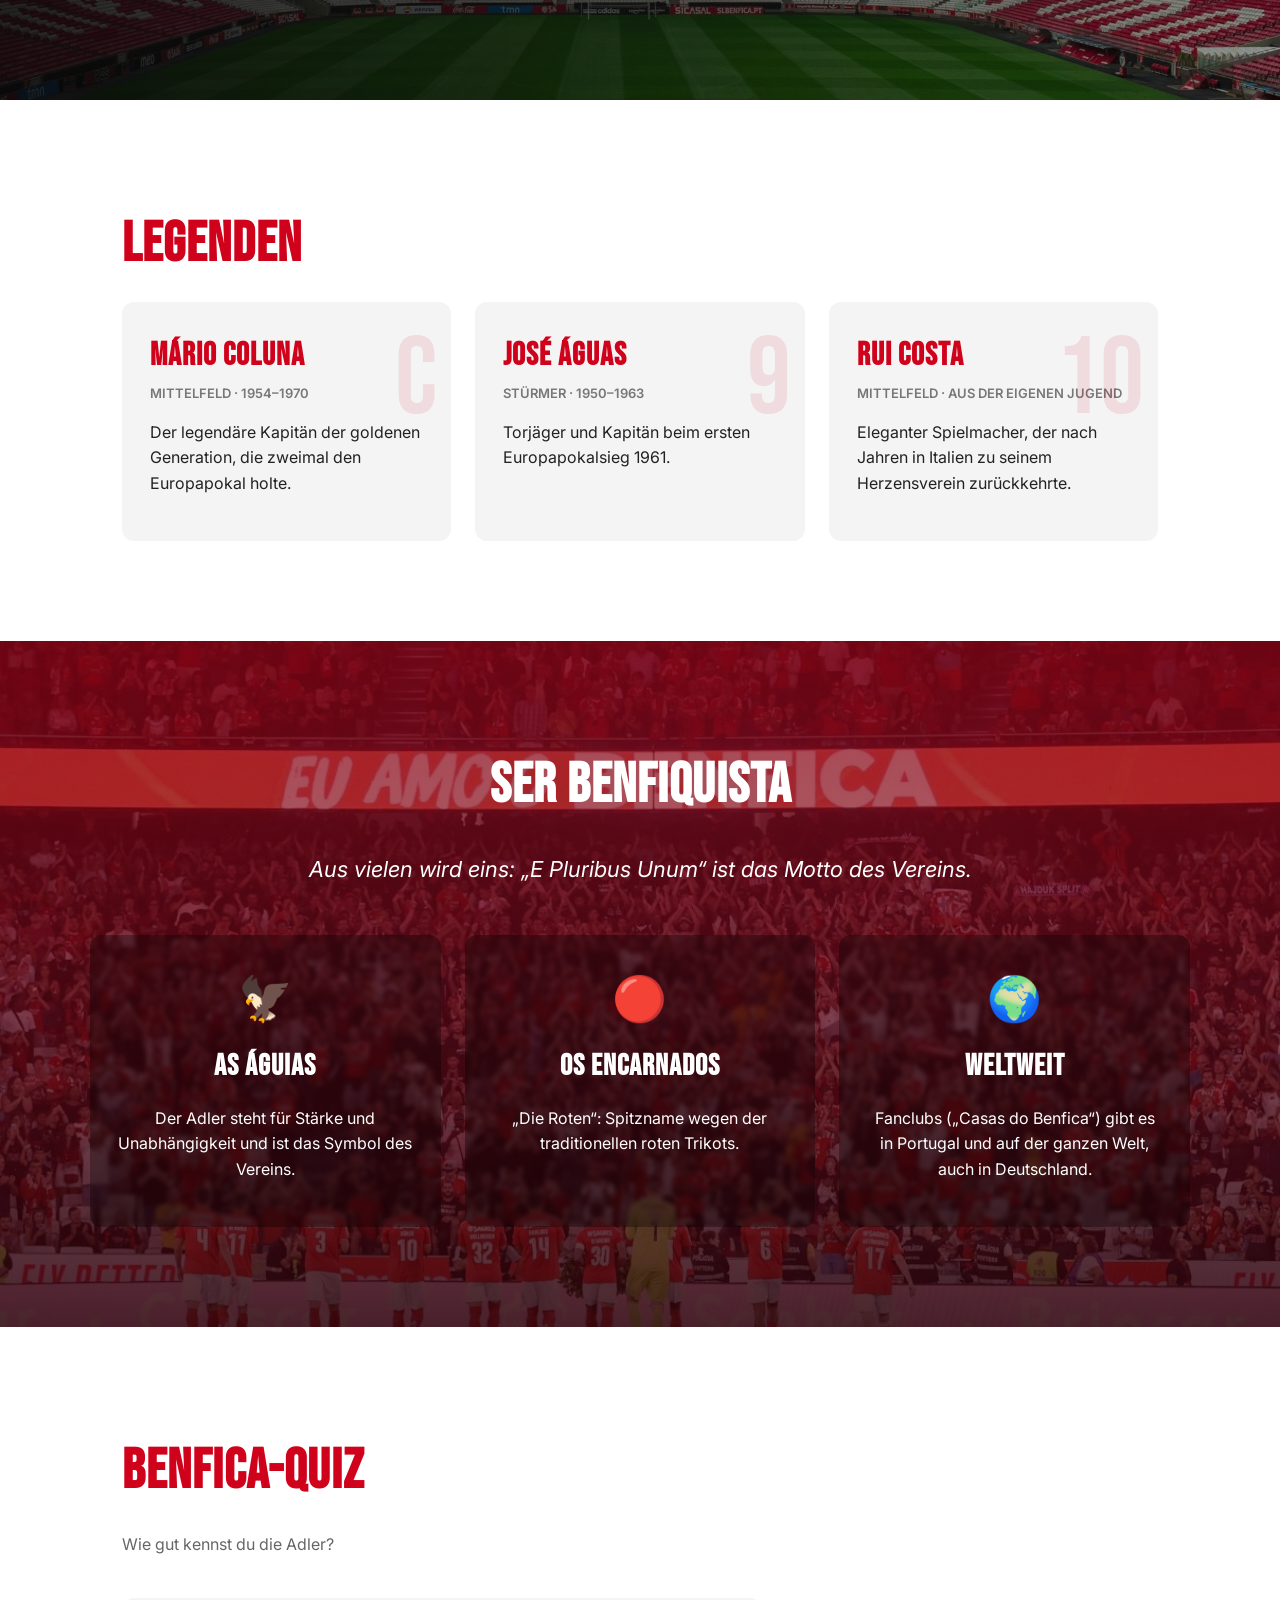
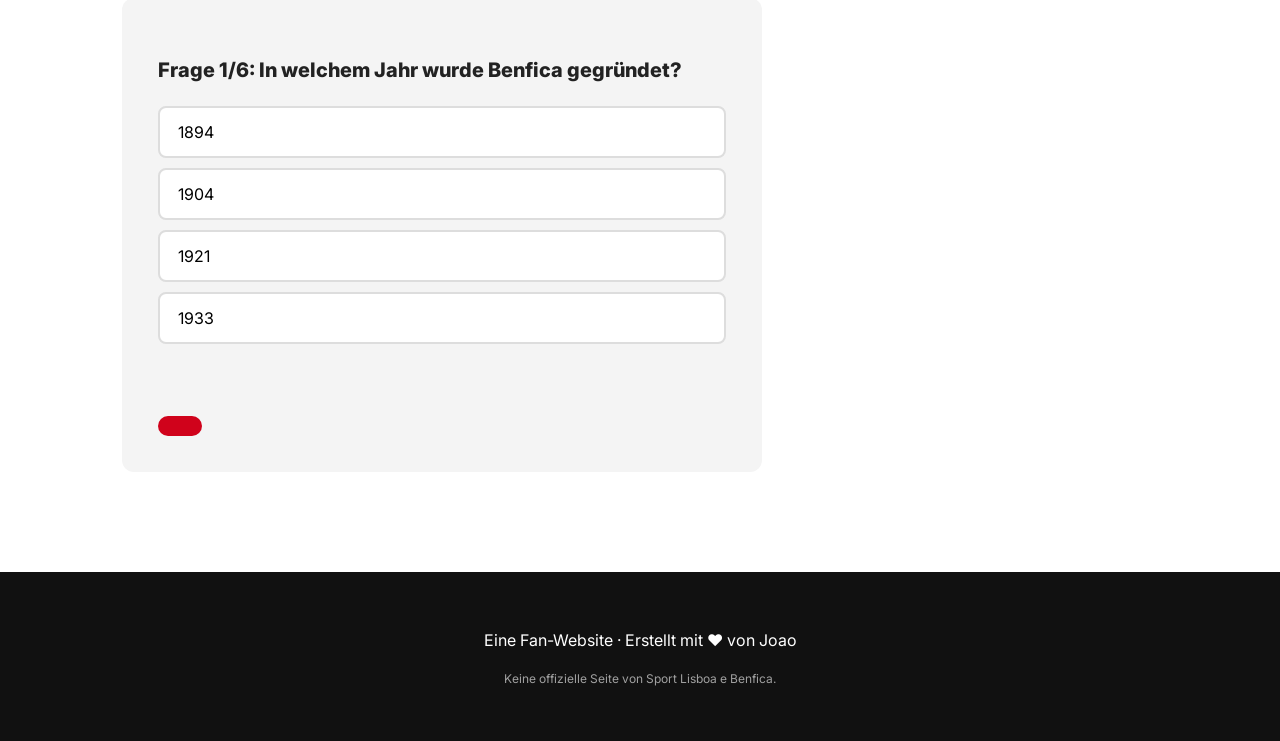
==== commit e1708576: "Add files via upload" ====
--- a/index.html
+++ b/index.html
@@ -194,10 +194,9 @@
     <!-- Eusébio -->
     <section id="eusebio" class="section-eusebio">
       <div class="eusebio-inner">
-        <div class="eusebio-nummer">10</div>
         <div class="eusebio-text">
           <p class="hero-kicker" data-i18n="eu_kicker">O Pantera Negra · 1942–2014</p>
-          <h2>Eusébio</h2>
+          <div class="eusebio-kopf"><span class="eusebio-nummer">10</span><h2>Eusébio</h2></div>
           <p data-i18n="eu_text">Der „Schwarze Panther“ kam 1960 aus Mosambik nach Lissabon und wurde zum größten Spieler der Vereinsgeschichte. Mit seiner Schnelligkeit und seinem gewaltigen Schuss prägte er eine ganze Ära. Vor dem Estádio da Luz erinnert eine Statue an ihn, seit 2015 ruht er im Nationalpantheon in Lissabon.</p>
           <div class="eusebio-stats">
             <div><span class="stat-zahl">473</span><span class="stat-label" data-i18n="eu_tore">Pflichtspieltore für Benfica</span></div>
--- a/style.css
+++ b/style.css
@@ -182,16 +182,23 @@
 
 /* ===== Eusébio ===== */
 .section-eusebio {
-  background: linear-gradient(120deg, var(--schwarz) 0%, #2a0006 100%);
+  /* Foto von Eusébio: links sichtbar, rechts abgedunkelt für den Text */
+  background:
+    linear-gradient(90deg, rgba(17, 17, 17, 0.2) 0%, rgba(17, 17, 17, 0.45) 28%, rgba(26, 0, 4, 0.88) 45%, rgba(26, 0, 4, 0.95) 100%),
+    url("img/eusebio.jpg") -140px 15% / calc(100% + 140px) auto no-repeat,
+    var(--schwarz);
   color: white; padding: 100px 32px; overflow: hidden;
 }
 .eusebio-inner { max-width: 1100px; margin: 0 auto; display: grid; grid-template-columns: 1fr 2fr; gap: 40px; align-items: center; }
+/* Linke Spalte bleibt frei, dort ist Eusébio im Foto zu sehen */
+.eusebio-text { grid-column: 2; }
+.eusebio-kopf { display: flex; align-items: center; gap: 22px; margin-bottom: 12px; }
 .eusebio-nummer {
-  font-family: "Bebas Neue"; font-size: clamp(160px, 25vw, 320px); line-height: 0.8; text-align: center;
-  color: transparent; -webkit-text-stroke: 3px var(--gold);
-  text-shadow: 0 0 40px rgba(242, 193, 78, 0.3);
-}
-.eusebio-text h2 { font-size: 72px; color: white; }
+  font-family: "Bebas Neue"; font-size: 104px; line-height: 0.8;
+  color: transparent; -webkit-text-stroke: 2px var(--gold);
+  text-shadow: 0 0 30px rgba(242, 193, 78, 0.3);
+}
+.eusebio-text h2 { font-size: 72px; color: white; margin: 0; }
 .eusebio-stats { display: flex; flex-wrap: wrap; gap: 28px; margin-top: 24px; }
 .eusebio-stats div { display: flex; flex-direction: column; }
 
@@ -326,6 +333,10 @@
   .nav-links.offen { display: flex; }
   .nav-links li { padding: 14px 20px; border-top: 1px solid #333; }
   .split, .eusebio-inner { grid-template-columns: 1fr; }
+  .eusebio-text { grid-column: auto; }
+  .section-eusebio { background-position: 0 0, 24% 20%, 0 0; background-size: auto, cover, auto; }
+  .eusebio-nummer { font-size: 80px; }
+  .eusebio-text h2 { font-size: 60px; }
   .section { padding: 70px 20px; }
   .section-title { font-size: 44px; }
   .modal-inhalt { padding: 28px 16px; }
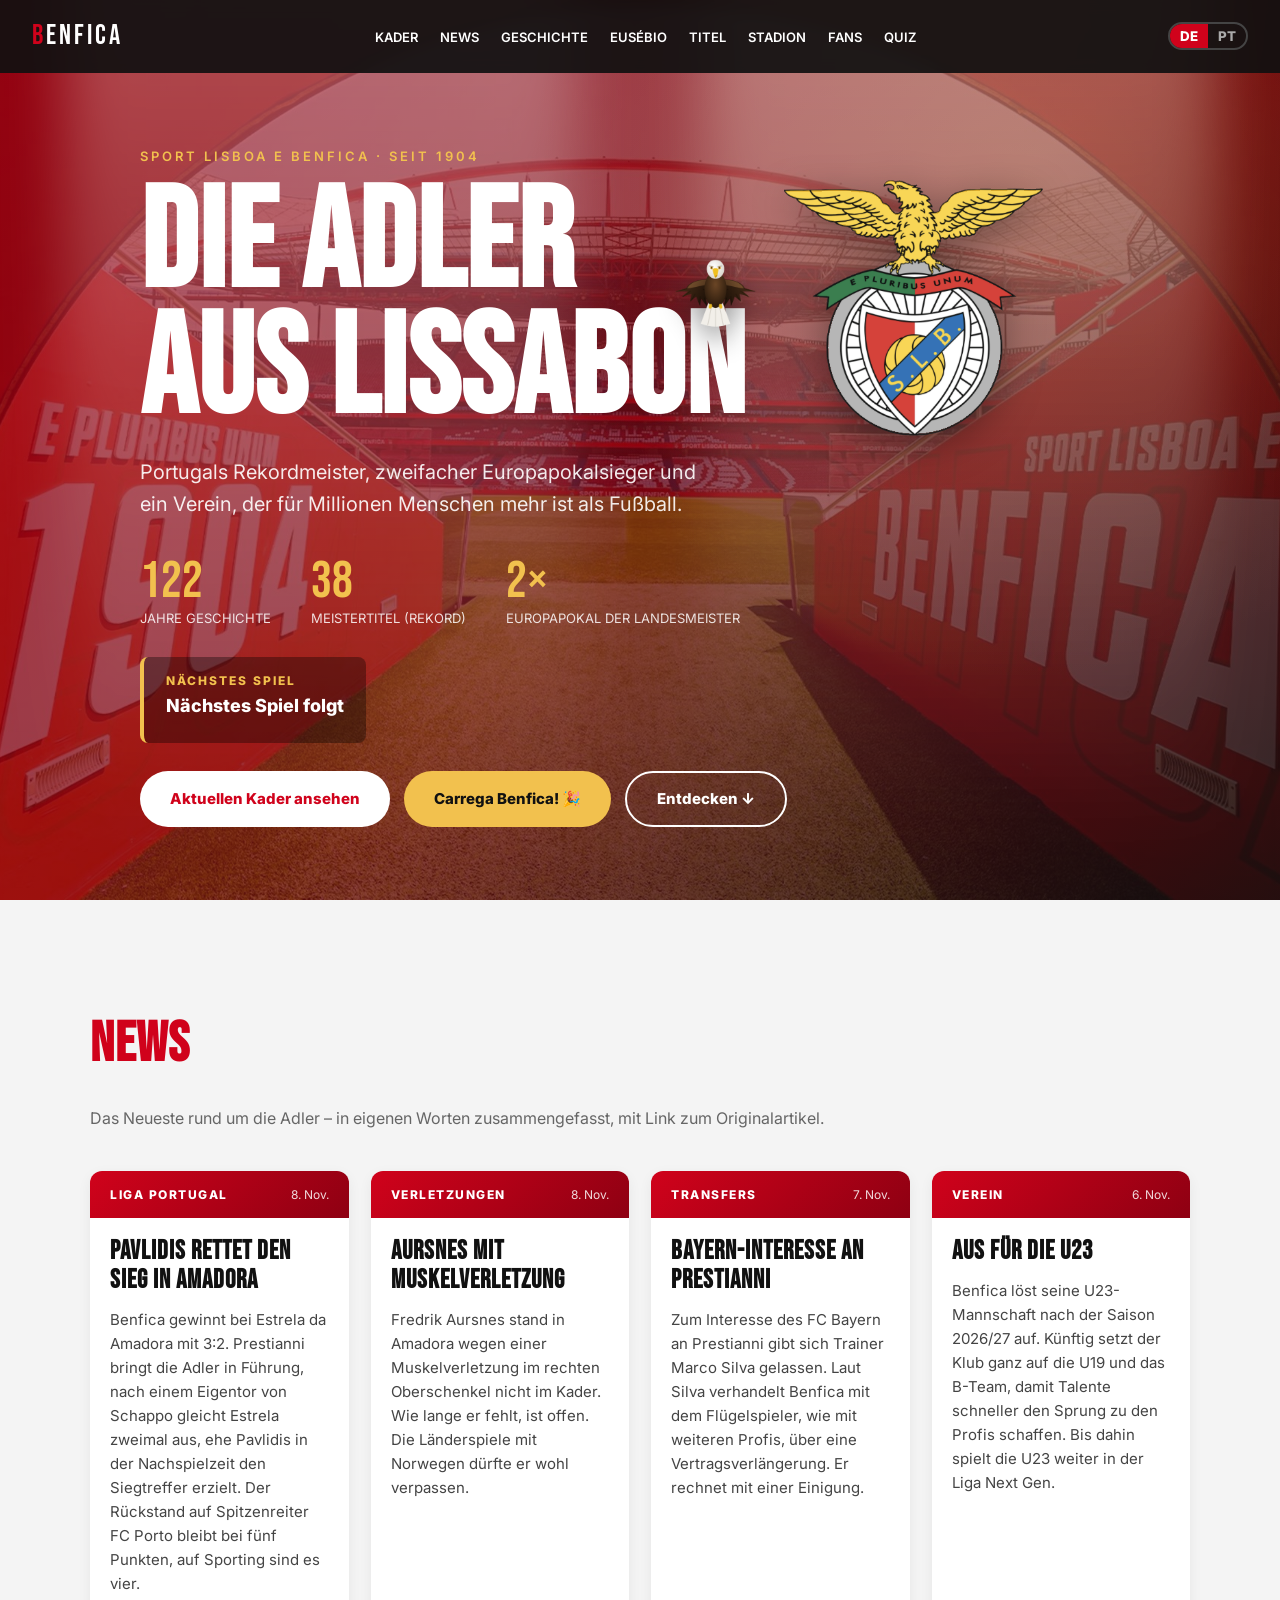
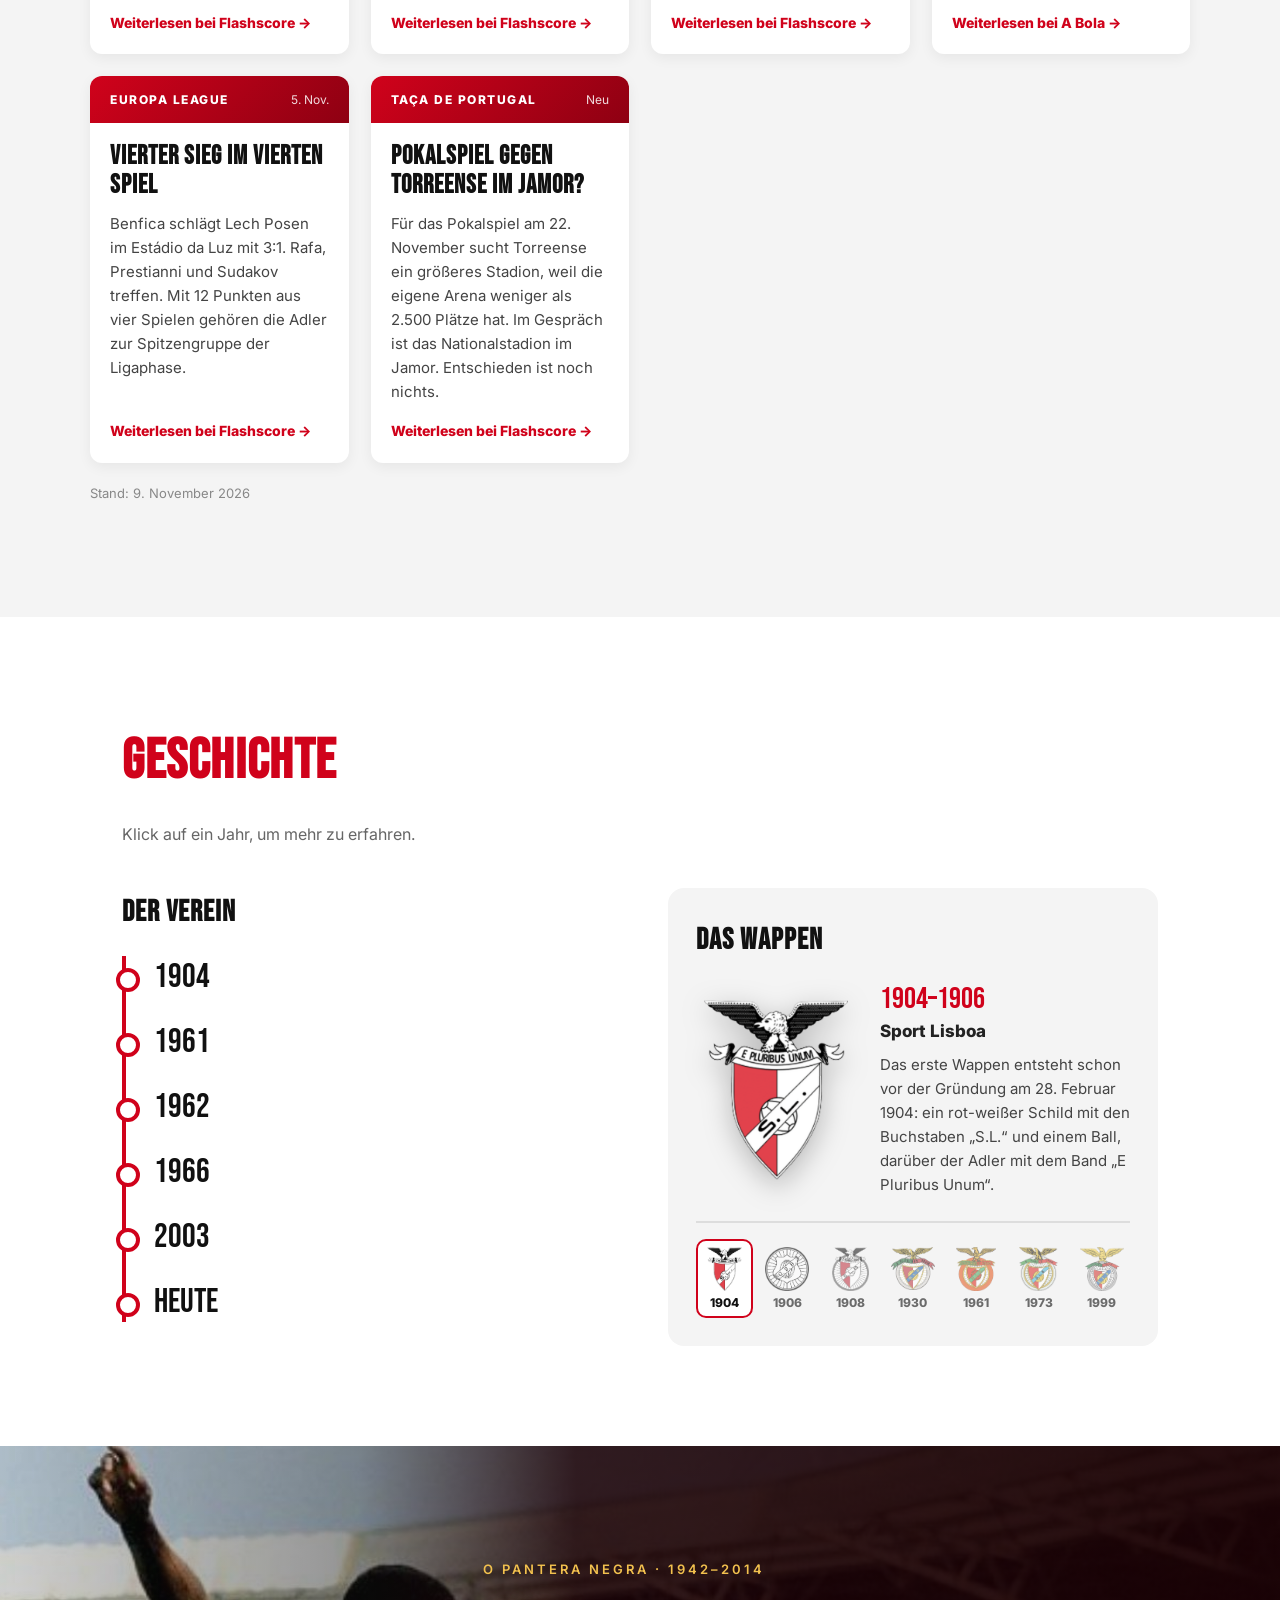
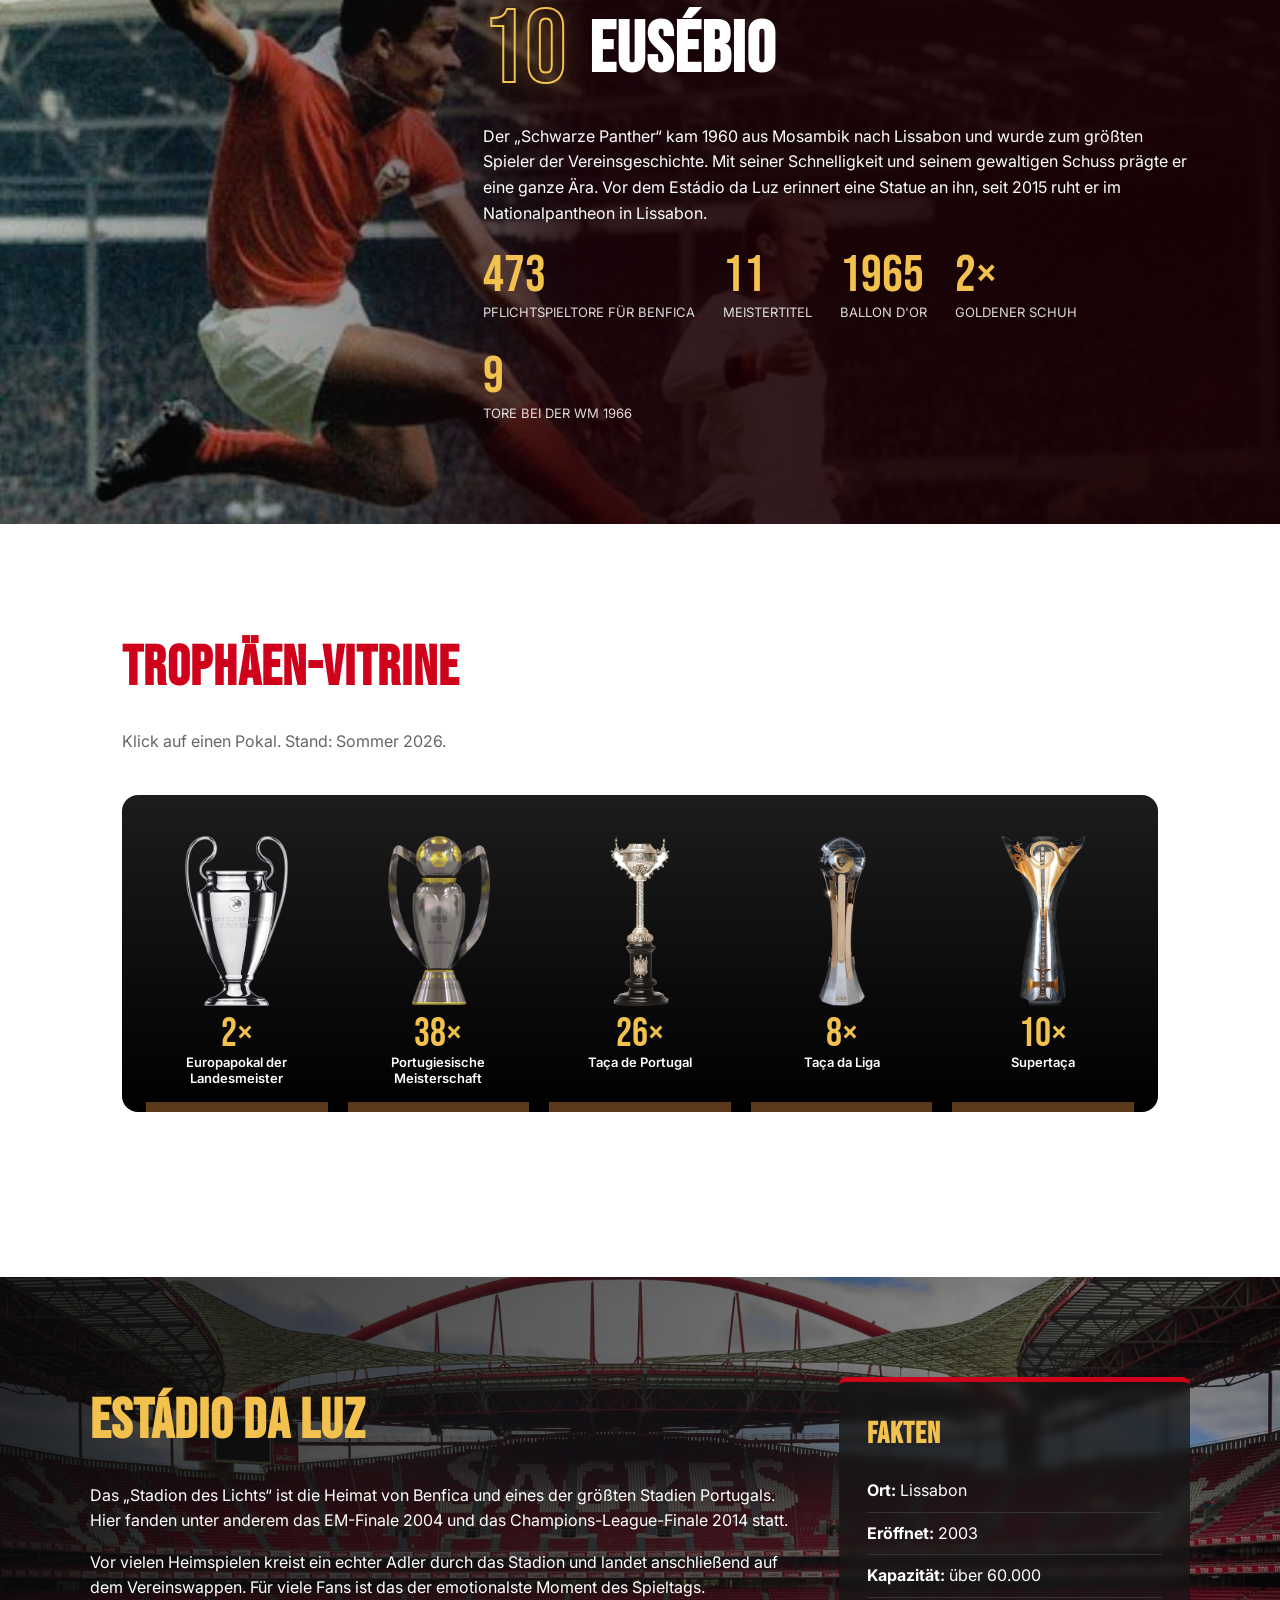
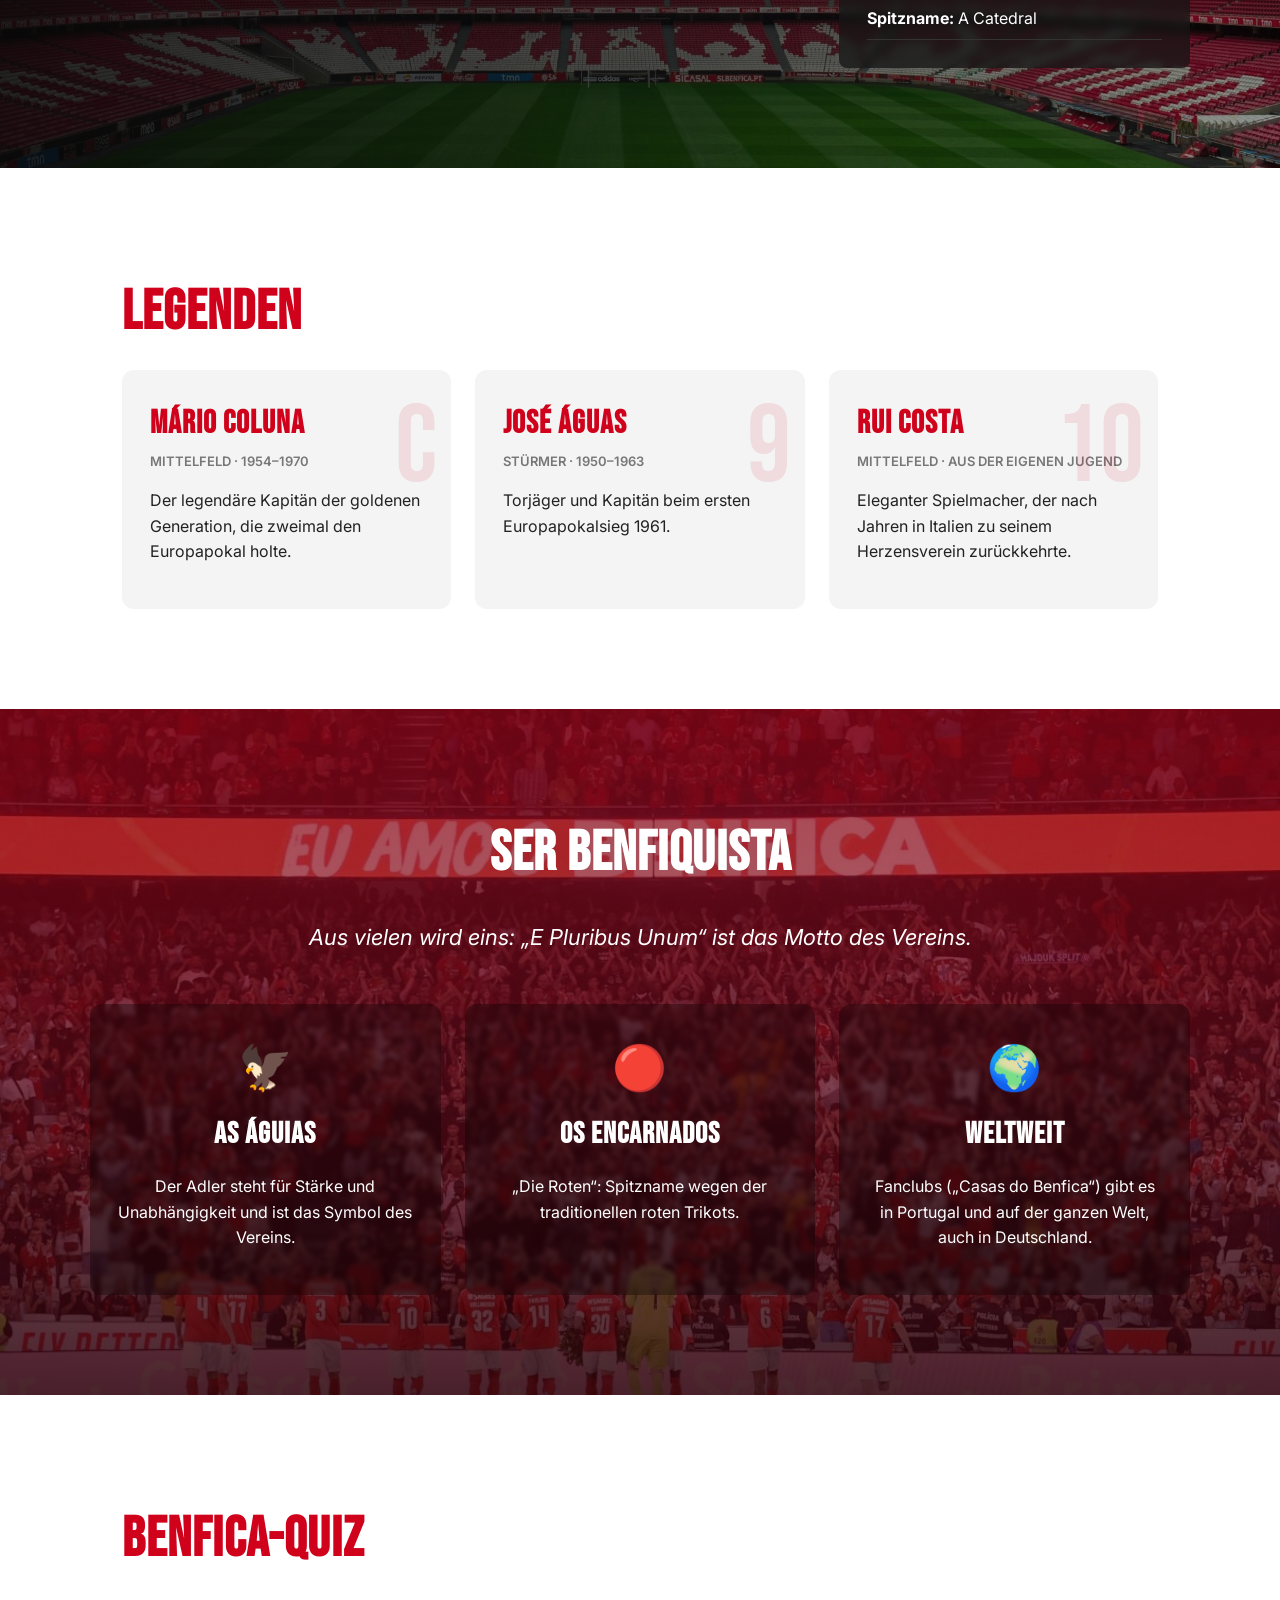
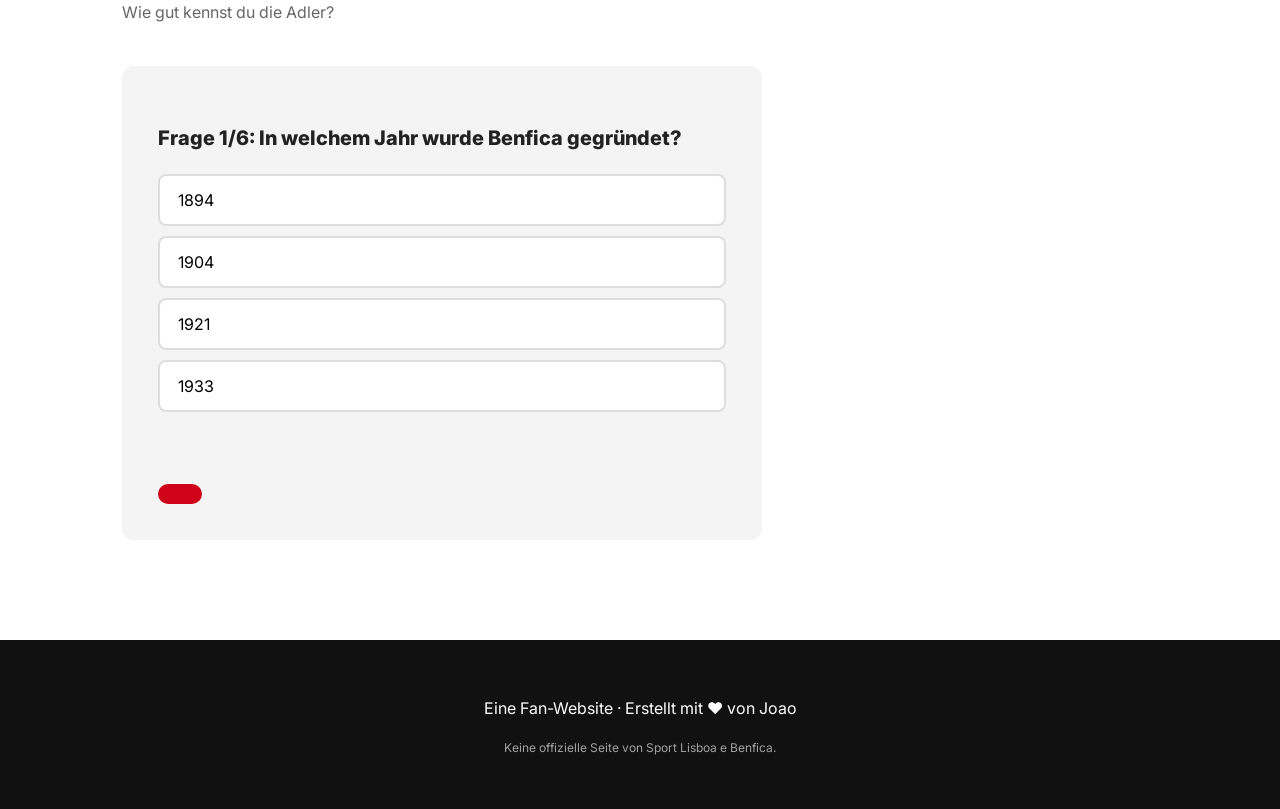
==== commit 39accfb4: "Add files via upload" ====
--- a/index.html
+++ b/index.html
@@ -163,6 +163,9 @@
     <section id="geschichte" class="section">
       <h2 class="section-title" data-i18n="geschichte_titel">Geschichte</h2>
       <p class="section-intro" data-i18n="geschichte_intro">Klick auf ein Jahr, um mehr zu erfahren.</p>
+      <div class="geschichte-grid">
+      <div>
+      <h3 class="geschichte-unter" data-i18n="geschichte_verein">Der Verein</h3>
       <div class="timeline">
         <div class="timeline-item">
           <button class="timeline-year">1904</button>
@@ -188,6 +191,22 @@
           <button class="timeline-year" data-i18n="tl_heute_jahr">Heute</button>
           <div class="timeline-text" data-i18n="tl_heute">Benfica gehört zu den Vereinen mit den meisten Mitgliedern weltweit und ist bekannt für seine starke Nachwuchsakademie in Seixal.</div>
         </div>
+      </div>
+      </div>
+
+      <!-- Geschichte des Wappens (wird per JavaScript gefüllt) -->
+      <div class="wappen-box">
+        <h3 class="geschichte-unter" data-i18n="geschichte_wappen">Das Wappen</h3>
+        <div class="wappen-anzeige">
+          <img id="wappen-bild" src="" alt="">
+          <div>
+            <p class="wappen-jahre" id="wappen-jahre"></p>
+            <h4 class="wappen-name" id="wappen-name"></h4>
+            <p class="wappen-text" id="wappen-text"></p>
+          </div>
+        </div>
+        <div class="wappen-leiste" id="wappen-leiste"></div>
+      </div>
       </div>
     </section>
 
--- a/style.css
+++ b/style.css
@@ -180,6 +180,26 @@
 .timeline-text { max-height: 0; overflow: hidden; opacity: 0; transition: max-height 0.4s, opacity 0.4s; max-width: 640px; }
 .timeline-item.offen .timeline-text { max-height: 200px; opacity: 1; }
 
+/* Vereinsgeschichte und Wappengeschichte nebeneinander */
+.geschichte-grid { display: grid; grid-template-columns: 1fr 1fr; gap: 56px; align-items: start; }
+.geschichte-unter { font-size: 30px; color: var(--schwarz); margin-bottom: 20px; }
+.wappen-box { background: var(--grau); border-radius: 16px; padding: 28px; }
+.wappen-anzeige { display: grid; grid-template-columns: 160px 1fr; gap: 24px; align-items: center; min-height: 200px; }
+.wappen-anzeige img { width: 160px; height: 180px; object-fit: contain; filter: drop-shadow(0 8px 14px rgba(0, 0, 0, 0.25)); }
+.wappen-jahre { margin: 0; font-family: "Bebas Neue"; font-size: 30px; color: var(--rot); line-height: 1; }
+.wappen-name { margin: 4px 0 8px; font-size: 17px; font-weight: 800; }
+.wappen-text { margin: 0; color: #444; font-size: 15px; }
+.wappen-leiste { display: grid; grid-template-columns: repeat(7, 1fr); gap: 6px; margin-top: 24px; border-top: 2px solid #ddd; padding-top: 16px; }
+.wappen-knopf {
+  background: none; border: 2px solid transparent; border-radius: 10px; padding: 6px 2px; cursor: pointer;
+  display: flex; flex-direction: column; align-items: center; gap: 4px; font-family: inherit;
+  opacity: 0.6; transition: opacity 0.2s, border-color 0.2s, transform 0.2s;
+}
+.wappen-knopf img { width: 100%; max-width: 44px; height: 44px; object-fit: contain; }
+.wappen-knopf span { font-size: 12px; font-weight: 800; color: var(--schwarz); }
+.wappen-knopf:hover { opacity: 1; transform: translateY(-2px); }
+.wappen-knopf.aktiv { opacity: 1; border-color: var(--rot); background: white; }
+
 /* ===== Eusébio ===== */
 .section-eusebio {
   /* Foto von Eusébio: links sichtbar, rechts abgedunkelt für den Text */
@@ -333,6 +353,10 @@
   .nav-links.offen { display: flex; }
   .nav-links li { padding: 14px 20px; border-top: 1px solid #333; }
   .split, .eusebio-inner { grid-template-columns: 1fr; }
+  .geschichte-grid { grid-template-columns: 1fr; gap: 40px; }
+  .wappen-anzeige { grid-template-columns: 110px 1fr; }
+  .wappen-anzeige img { width: 110px; height: 130px; }
+  .wappen-box { padding: 20px 16px; }
   .eusebio-text { grid-column: auto; }
   .section-eusebio { background-position: 0 0, 24% 20%, 0 0; background-size: auto, cover, auto; }
   .eusebio-nummer { font-size: 80px; }
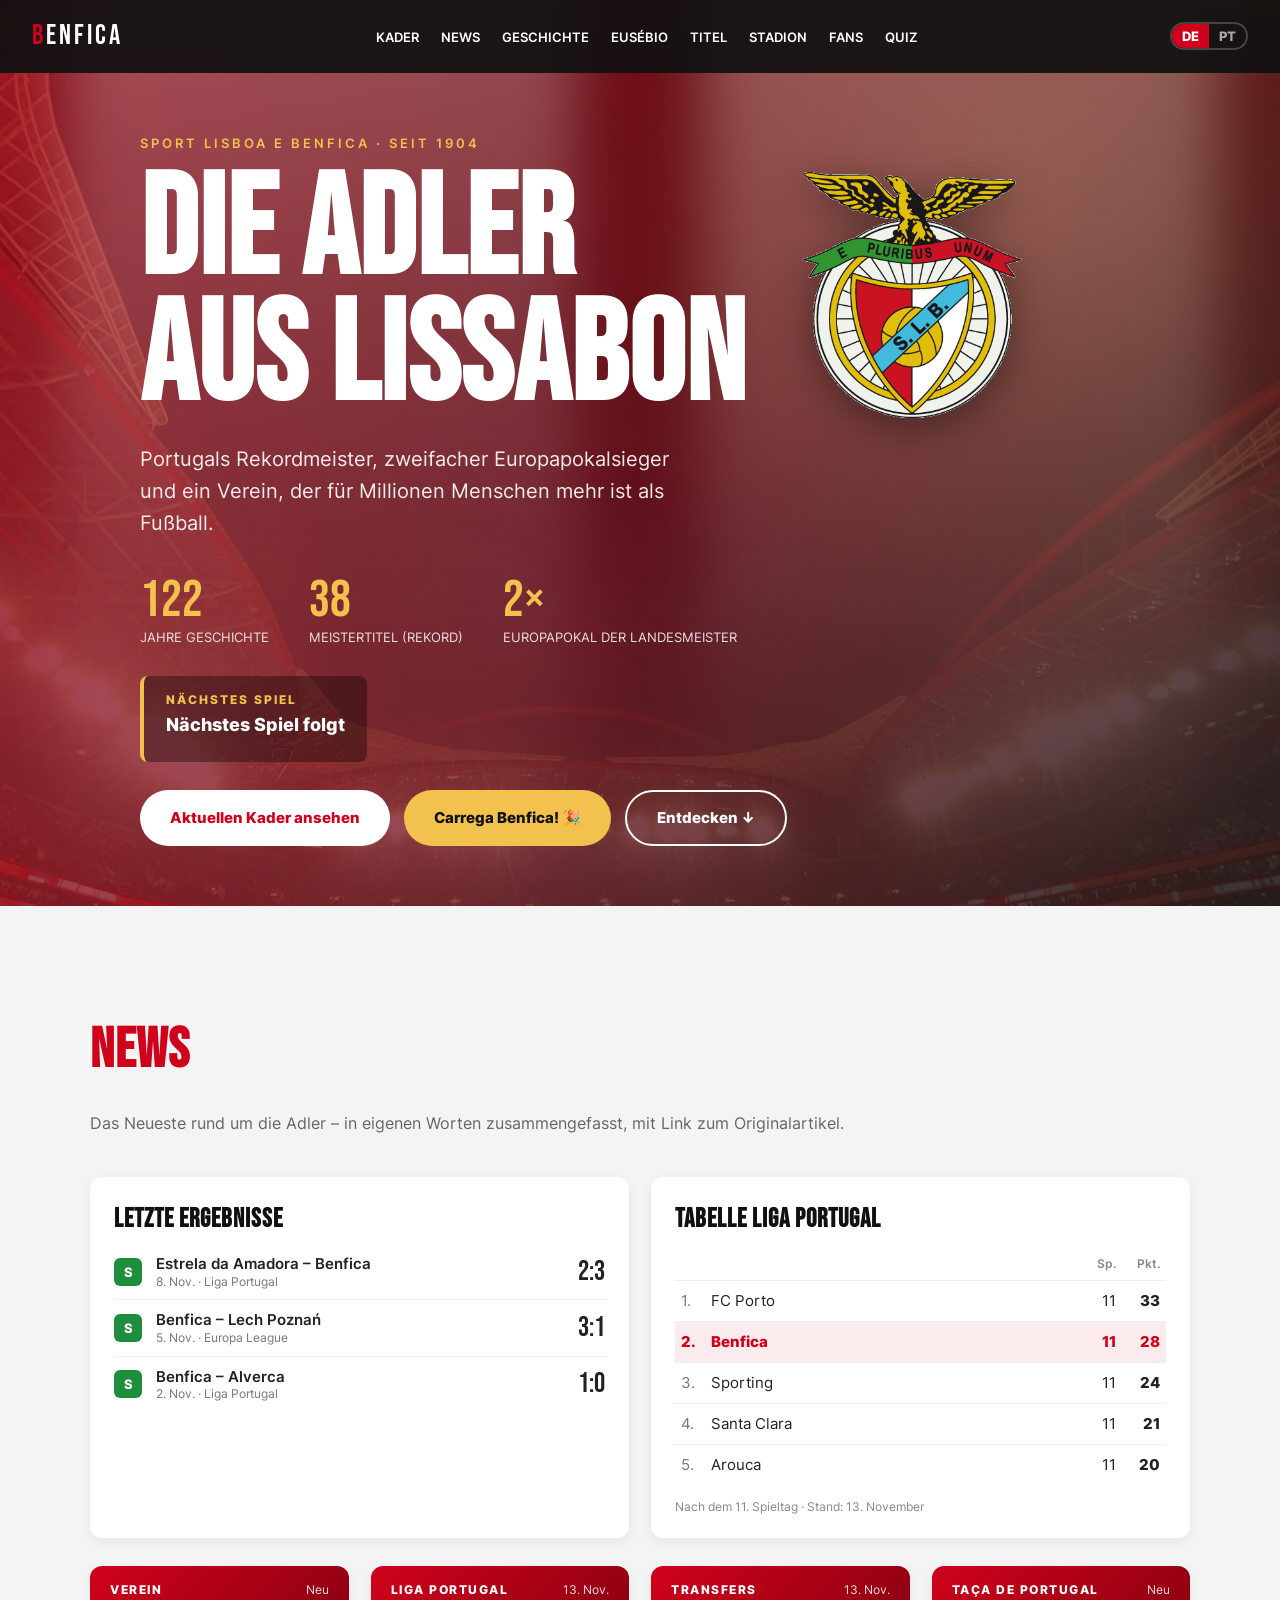
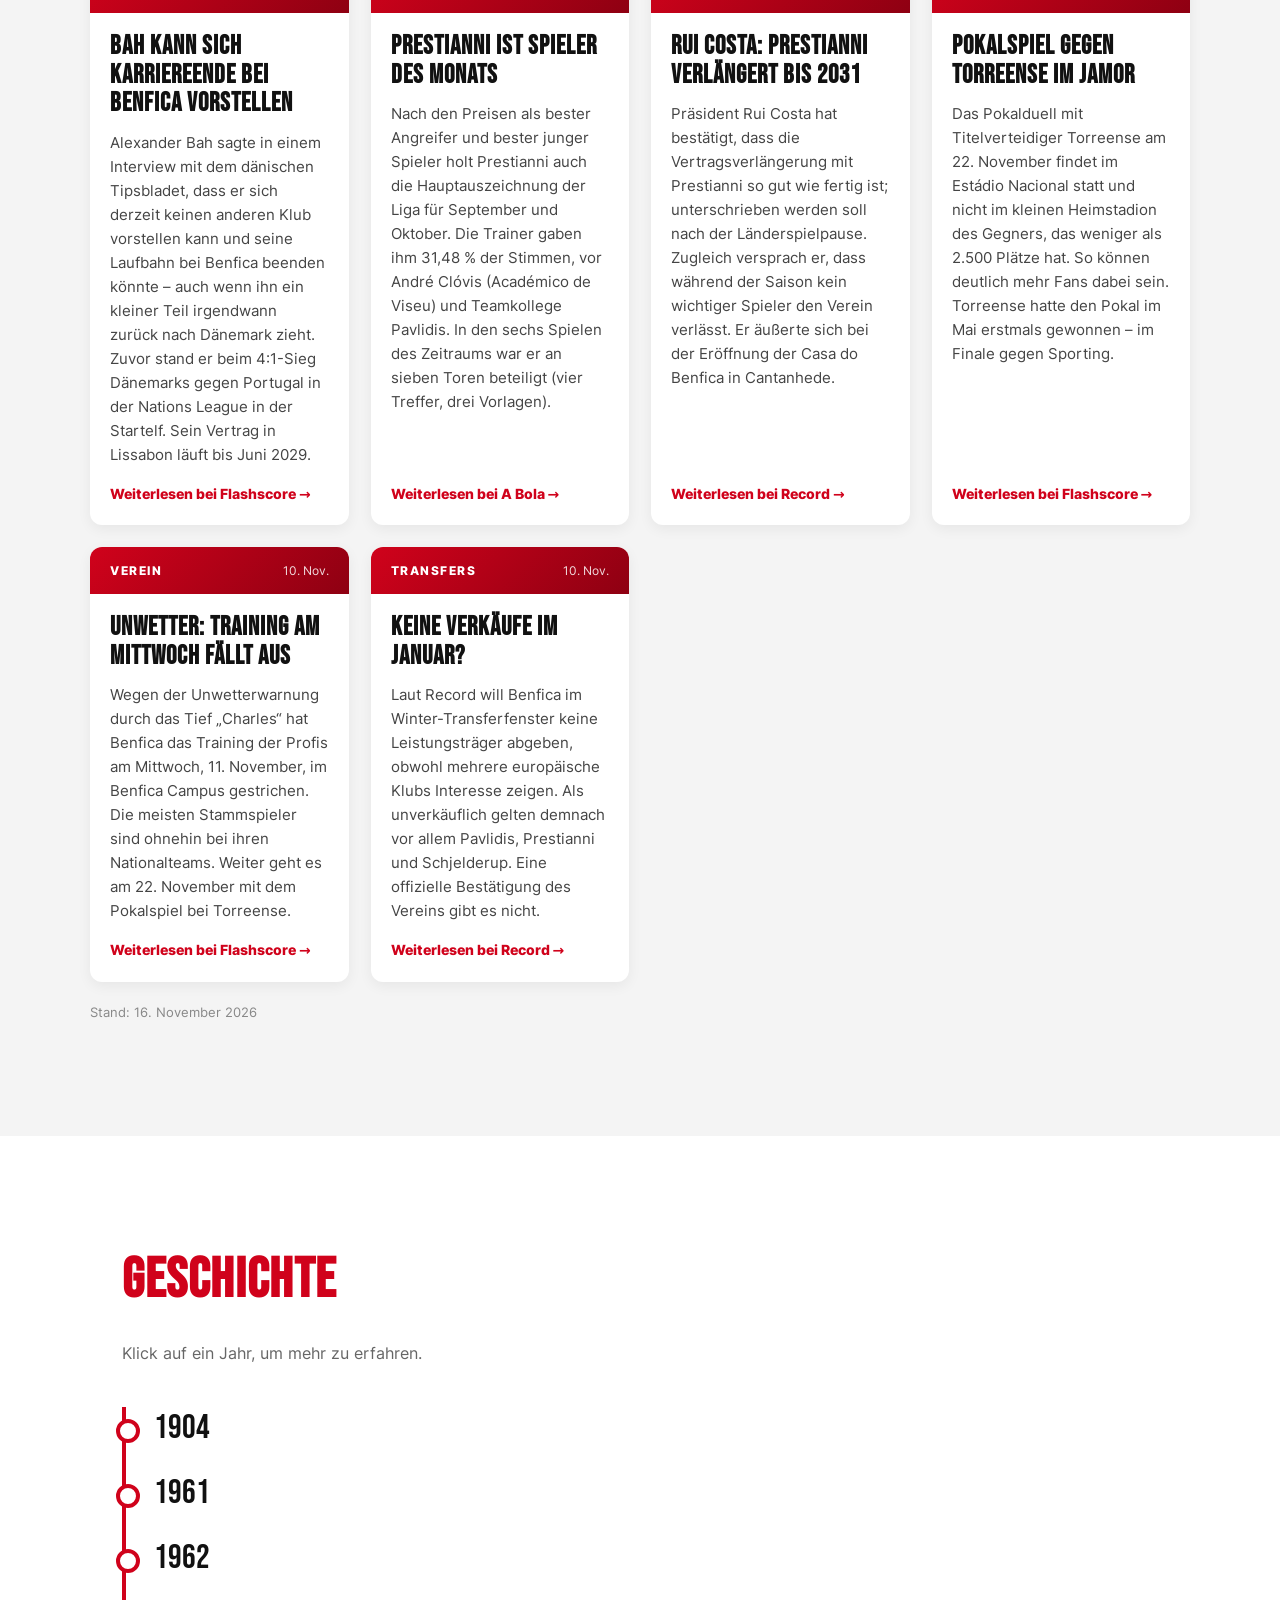
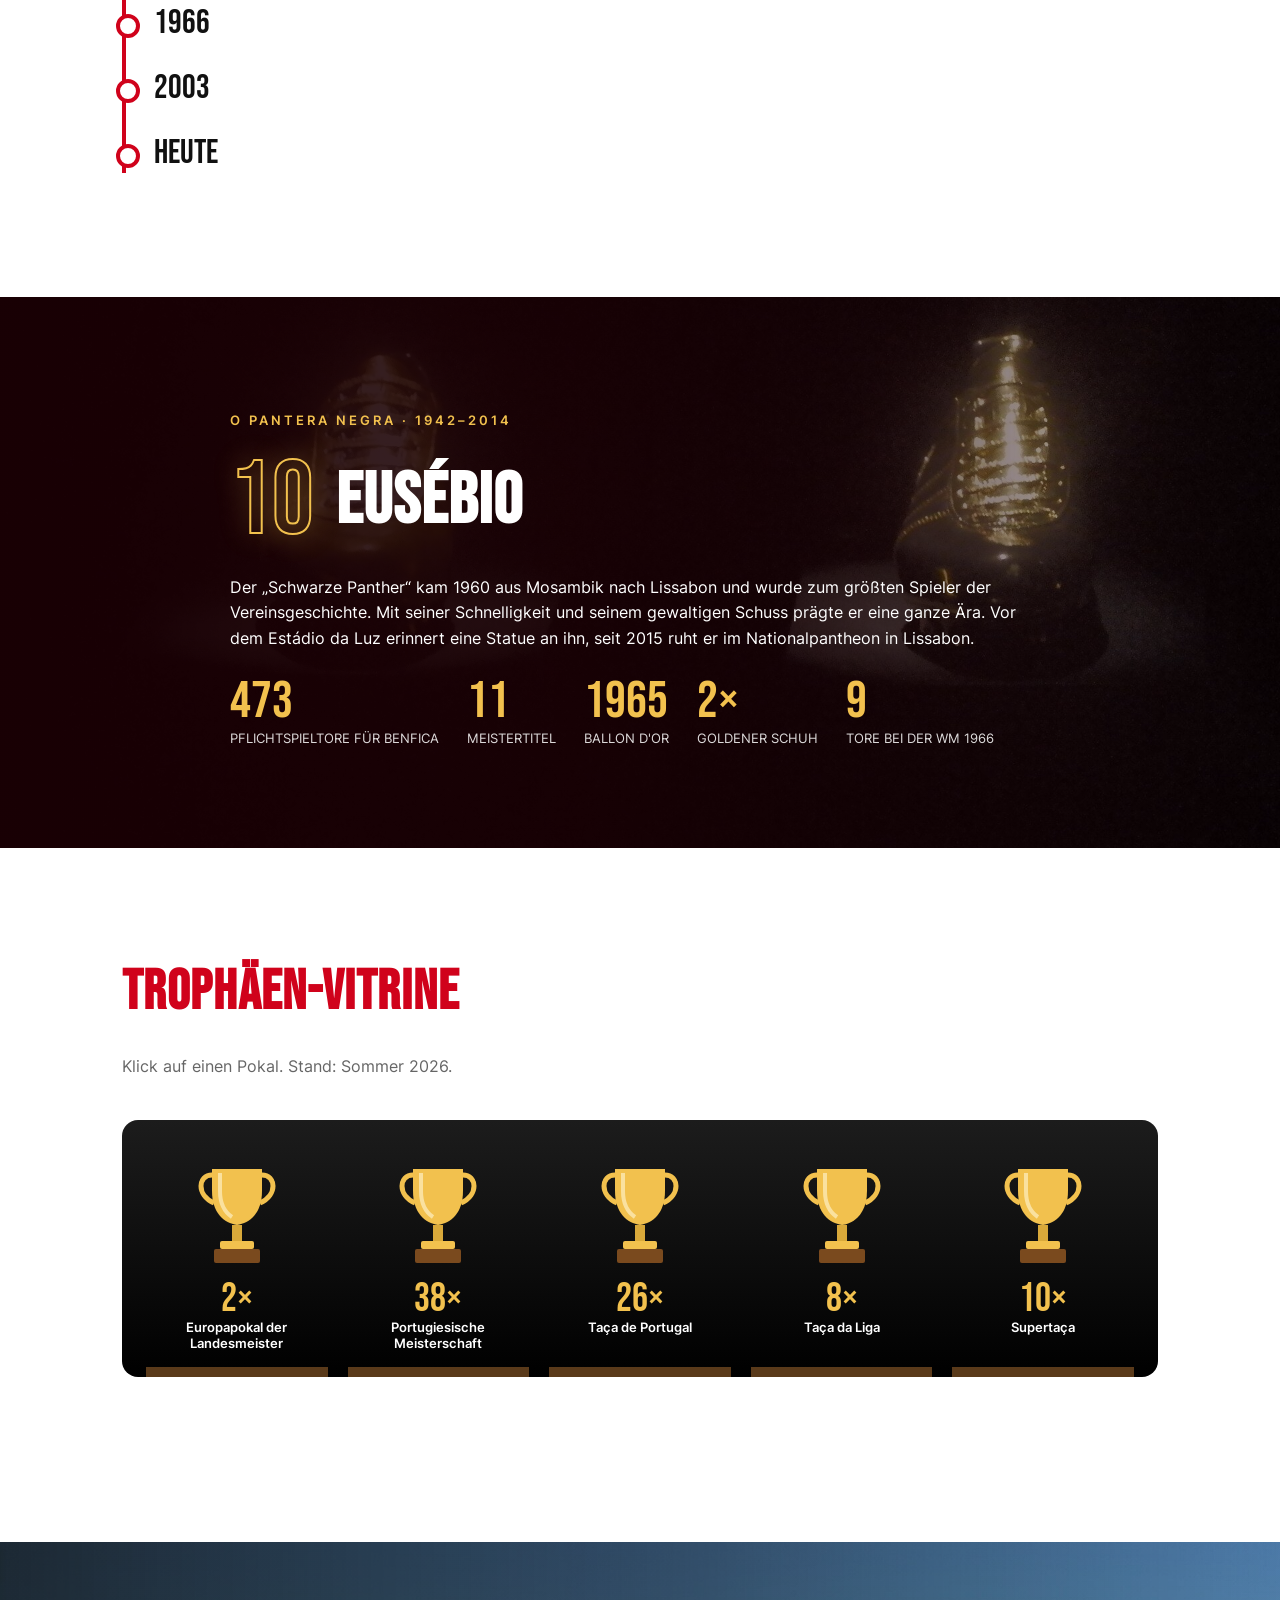
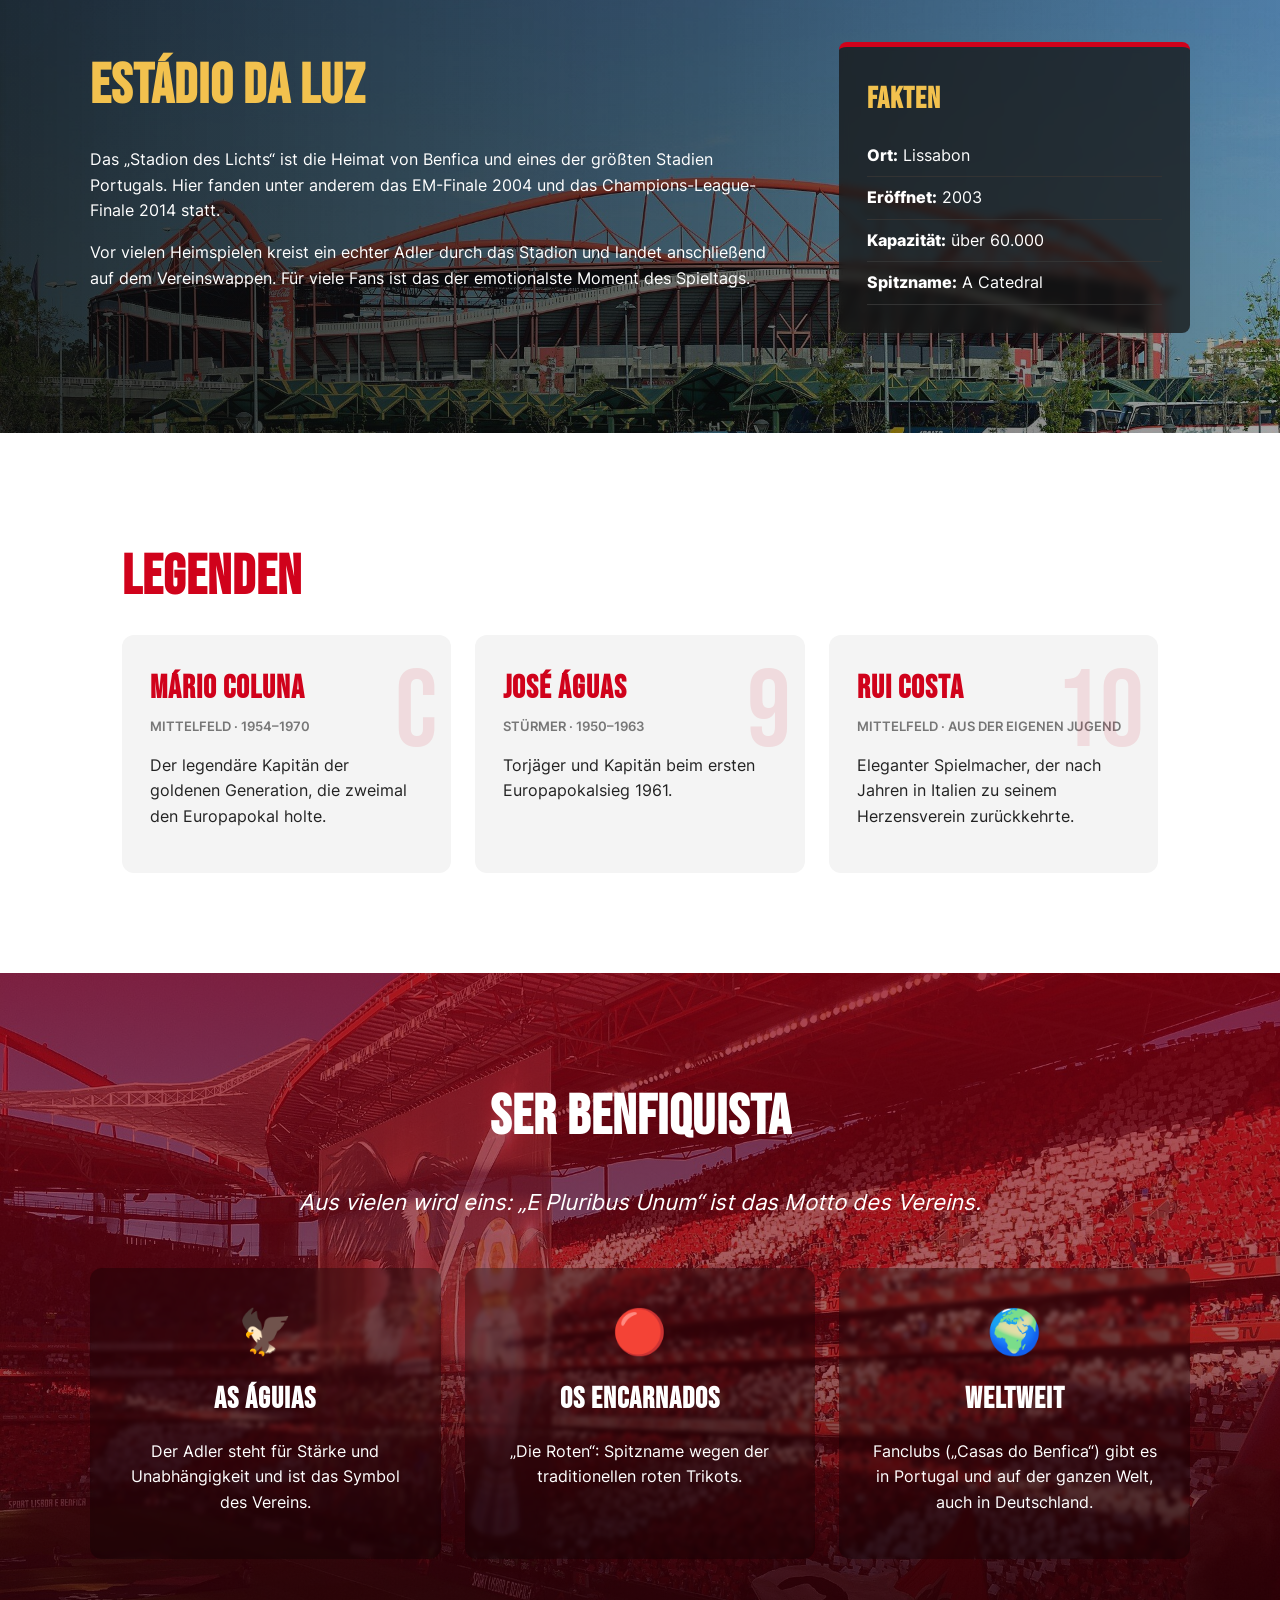
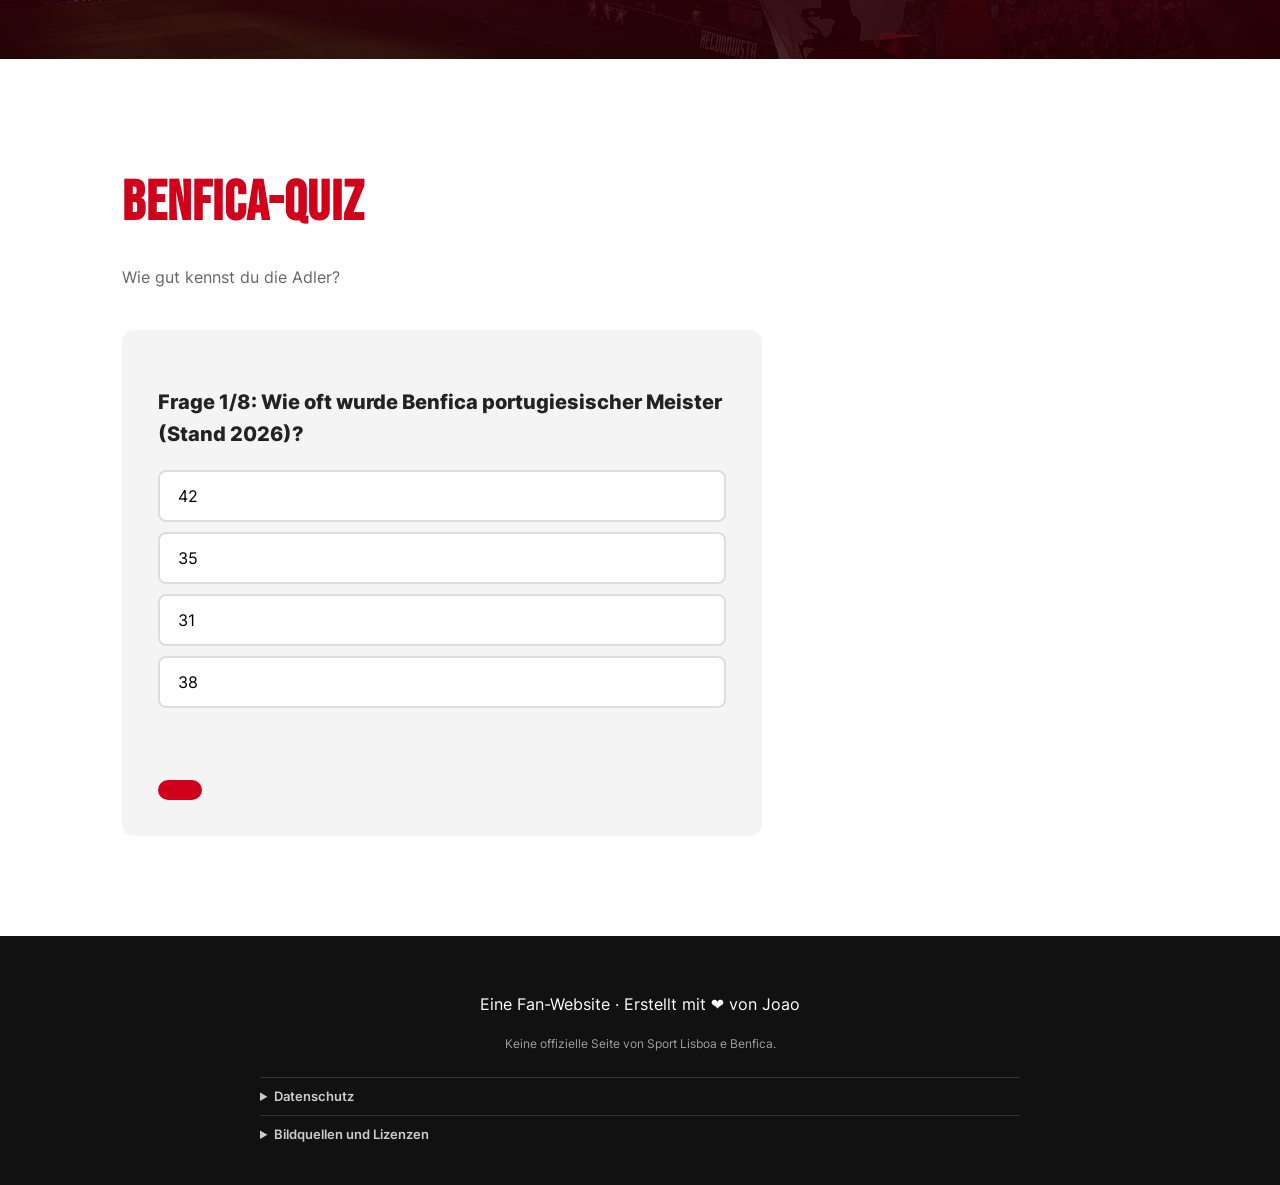
==== commit 8fab4d40: "Add files via upload" ====
--- a/index.html
+++ b/index.html
@@ -4,9 +4,18 @@
   <meta charset="UTF-8">
   <meta name="viewport" content="width=device-width, initial-scale=1.0">
   <title>Benfica – Die Adler aus Lissabon</title>
-  <link rel="preconnect" href="https://fonts.googleapis.com">
-  <link rel="preconnect" href="https://fonts.gstatic.com" crossorigin>
-  <link href="https://fonts.googleapis.com/css2?family=Bebas+Neue&family=Inter:wght@400;600;800&display=swap" rel="stylesheet">
+  <meta name="description" content="Fanseite über Benfica Lissabon: nächstes Spiel mit Countdown, News, Tabelle, Geschichte, Trophäen und Quiz.">
+  <!-- Vorschau beim Teilen (WhatsApp, Instagram, X …) -->
+  <meta property="og:type" content="website">
+  <meta property="og:url" content="https://benfica-website.netlify.app/">
+  <meta property="og:title" content="Benfica – Die Adler aus Lissabon">
+  <meta property="og:description" content="Fanseite mit Countdown zum nächsten Spiel, News, Tabelle, Geschichte, Trophäen und Quiz.">
+  <meta property="og:image" content="https://benfica-website.netlify.app/img/og.jpg">
+  <meta property="og:image:width" content="1200">
+  <meta property="og:image:height" content="630">
+  <meta property="og:locale" content="de_DE">
+  <meta name="twitter:card" content="summary_large_image">
+  <!-- Schriften liegen lokal im Ordner fonts/ (keine Verbindung zu Google) -->
   <link rel="stylesheet" href="style.css">
 </head>
 <body>
@@ -16,7 +25,7 @@
 
   <!-- Navigation -->
   <nav class="nav">
-    <a href="#start" class="nav-logo" title="Adler fliegen lassen">BENFICA</a>
+    <a href="#start" class="nav-logo">BENFICA</a>
     <ul class="nav-links">
       <li><a href="#" class="kader-oeffnen" data-i18n="nav_kader">Kader</a></li>
       <li><a href="#news">News</a></li>
@@ -42,86 +51,11 @@
     <div class="flutlicht flutlicht-1"></div>
     <div class="flutlicht flutlicht-2"></div>
 
-    <!-- Fliegender Adler (eigene Zeichnung) -->
-    <div class="adler-bahn" id="adler">
-      <svg class="adler" viewBox="0 0 400 200" aria-hidden="true">
-        <defs>
-          <linearGradient id="fluegel-farbe" x1="0" y1="0" x2="0" y2="1">
-            <stop offset="0" stop-color="#4a301a"/>
-            <stop offset="0.55" stop-color="#2b1a0d"/>
-            <stop offset="1" stop-color="#140c05"/>
-          </linearGradient>
-          <linearGradient id="deck-farbe" x1="0" y1="0" x2="0" y2="1">
-            <stop offset="0" stop-color="#7a5430"/>
-            <stop offset="1" stop-color="#4a301a"/>
-          </linearGradient>
-          <radialGradient id="koerper-farbe" cx="0.5" cy="0.35" r="0.7">
-            <stop offset="0" stop-color="#6b4626"/>
-            <stop offset="1" stop-color="#24160a"/>
-          </radialGradient>
-          <radialGradient id="kopf-farbe" cx="0.4" cy="0.35" r="0.7">
-            <stop offset="0" stop-color="#ffffff"/>
-            <stop offset="1" stop-color="#d9d4cc"/>
-          </radialGradient>
-          <g id="fluegel-form">
-            <!-- Hauptflügel mit gespreizten Schwungfedern -->
-            <path fill="url(#fluegel-farbe)" d="M192 80
-              C 165 62, 118 50, 70 50
-              L 14 34 L 58 56
-              L 4 50 L 54 64
-              L 2 68 L 52 74
-              L 8 88 L 56 84
-              L 20 104 L 66 92
-              C 88 104, 112 110, 128 106
-              Q 138 116, 148 106 Q 158 116, 168 104 Q 178 112, 192 100 Z"/>
-            <!-- hellere Deckfedern am Vorderrand -->
-            <path fill="url(#deck-farbe)" opacity="0.9" d="M192 80
-              C 165 62, 118 52, 74 52
-              C 104 64, 140 74, 192 92 Z"/>
-            <!-- Federlinien -->
-            <g stroke="#0d0803" stroke-width="1.2" fill="none" opacity="0.55">
-              <path d="M70 52 L 18 37"/><path d="M68 60 L 8 52"/><path d="M66 70 L 6 69"/>
-              <path d="M68 80 L 12 87"/><path d="M72 88 L 24 102"/>
-              <path d="M128 106 L 118 78"/><path d="M148 106 L 142 82"/><path d="M168 104 L 164 86"/>
-            </g>
-          </g>
-        </defs>
-
-        <!-- Flügel: Animation außen, Spiegelung innen -->
-        <g class="fluegel fluegel-links"><use href="#fluegel-form"/></g>
-        <g class="fluegel fluegel-rechts"><use href="#fluegel-form" transform="translate(400 0) scale(-1 1)"/></g>
-
-        <!-- Schwanzfächer -->
-        <path fill="#f2efe9" d="M186 128 L 170 172 Q 200 184, 230 172 L 214 128 Z"/>
-        <g stroke="#b8b2a8" stroke-width="1" opacity="0.8">
-          <path d="M193 132 L 184 175"/><path d="M200 132 L 200 179"/><path d="M207 132 L 216 175"/>
-        </g>
-
-        <!-- Körper -->
-        <path fill="url(#koerper-farbe)" d="M200 66 C 222 70, 226 96, 220 118 C 216 132, 206 140, 200 140 C 194 140, 184 132, 180 118 C 174 96, 178 70, 200 66 Z"/>
-
-        <!-- Fänge -->
-        <path fill="#e8b923" d="M188 132 c -4 6, -2 10, 2 9 c 3 -1, 4 -5, 2 -9 Z"/>
-        <path fill="#e8b923" d="M212 132 c 4 6, 2 10, -2 9 c -3 -1, -4 -5, -2 -9 Z"/>
-
-        <!-- Kopf -->
-        <path fill="url(#kopf-farbe)" d="M200 42 C 214 42, 220 54, 217 66 C 214 76, 207 80, 200 80 C 193 80, 186 76, 183 66 C 180 54, 186 42, 200 42 Z"/>
-        <!-- Augen -->
-        <circle cx="192" cy="58" r="2.6" fill="#c98a12"/><circle cx="192" cy="58" r="1.2" fill="#111"/>
-        <circle cx="208" cy="58" r="2.6" fill="#c98a12"/><circle cx="208" cy="58" r="1.2" fill="#111"/>
-        <path d="M187 54 L 196 55" stroke="#9a9488" stroke-width="1.5"/>
-        <path d="M213 54 L 204 55" stroke="#9a9488" stroke-width="1.5"/>
-        <!-- Schnabel mit Haken -->
-        <path fill="#f0c020" d="M194 62 C 194 58, 206 58, 206 62 L 204 72 C 203 77, 200 80, 198 76 L 196 70 Z"/>
-        <path fill="#c99510" d="M198 76 C 200 80, 203 77, 204 72 L 201 73 Z"/>
-      </svg>
-    </div>
-
     <div class="hero-inner">
       <p class="hero-kicker" data-i18n="hero_kicker">Sport Lisboa e Benfica · seit 1904</p>
       <div class="titel-wrap">
-        <!-- Logo hinter dem Schriftzug: lege deine Bilddatei als img/logo.png ab -->
-        <img class="hero-logo" src="img/logo.png" alt="" onerror="this.style.display='none'">
+        <!-- Historisches Wappen von 1930 (gemeinfrei, Quelle im Footer) -->
+        <img class="hero-logo" src="img/wappen/1930.png" alt="" onerror="this.style.display='none'">
         <h1 data-i18n="hero_titel">Die Adler<br>aus Lissabon</h1>
       </div>
       <p class="hero-text" data-i18n="hero_text">Portugals Rekordmeister, zweifacher Europapokalsieger und ein Verein, der für Millionen Menschen mehr ist als Fußball.</p>
@@ -154,6 +88,18 @@
       <div class="news-inner">
         <h2 class="section-title">News</h2>
         <p class="section-intro" data-i18n="news_intro">Das Neueste rund um die Adler – in eigenen Worten zusammengefasst, mit Link zum Originalartikel.</p>
+        <!-- Saison: letzte Ergebnisse und Tabelle (Daten in script.js) -->
+        <div class="saison-grid">
+          <div class="saison-karte">
+            <h3 data-i18n="ergebnisse_titel">Letzte Ergebnisse</h3>
+            <ul class="ergebnis-liste" id="ergebnis-liste"></ul>
+          </div>
+          <div class="saison-karte">
+            <h3 data-i18n="tabelle_titel">Tabelle Liga Portugal</h3>
+            <table class="tabelle" id="tabelle"></table>
+            <p class="tabelle-stand" id="tabelle-stand"></p>
+          </div>
+        </div>
         <div class="news-grid" id="news-grid"></div>
         <p class="news-stand" id="news-stand"></p>
       </div>
@@ -165,7 +111,6 @@
       <p class="section-intro" data-i18n="geschichte_intro">Klick auf ein Jahr, um mehr zu erfahren.</p>
       <div class="geschichte-grid">
       <div>
-      <h3 class="geschichte-unter" data-i18n="geschichte_verein">Der Verein</h3>
       <div class="timeline">
         <div class="timeline-item">
           <button class="timeline-year">1904</button>
@@ -194,19 +139,6 @@
       </div>
       </div>
 
-      <!-- Geschichte des Wappens (wird per JavaScript gefüllt) -->
-      <div class="wappen-box">
-        <h3 class="geschichte-unter" data-i18n="geschichte_wappen">Das Wappen</h3>
-        <div class="wappen-anzeige">
-          <img id="wappen-bild" src="" alt="">
-          <div>
-            <p class="wappen-jahre" id="wappen-jahre"></p>
-            <h4 class="wappen-name" id="wappen-name"></h4>
-            <p class="wappen-text" id="wappen-text"></p>
-          </div>
-        </div>
-        <div class="wappen-leiste" id="wappen-leiste"></div>
-      </div>
       </div>
     </section>
 
@@ -322,9 +254,39 @@
   <footer class="footer">
     <p data-i18n="footer_1">Eine Fan-Website · Erstellt mit ❤️ von Joao</p>
     <p class="footer-klein" data-i18n="footer_2">Keine offizielle Seite von Sport Lisboa e Benfica.</p>
+
+    <!-- Rechtliche Hinweise zum Aufklappen -->
+    <div class="footer-rechtliches">
+      <details id="datenschutz">
+        <summary data-i18n="ds_titel">Datenschutz</summary>
+        <div data-i18n="ds_text">
+          <p><strong>Verantwortlich</strong> für die Datenverarbeitung auf dieser Seite ist der Betreiber dieser Fanseite. Name und Kontaktdaten werden in Kürze im Impressum ergänzt.</p>
+          <p><strong>Was diese Seite nicht macht:</strong> keine Cookies, keine Analyse- oder Tracking-Dienste, keine Werbung, keine Kontaktformulare, keine eingebetteten Videos oder Social-Media-Inhalte. Schriften und Bilder werden direkt von dieser Seite geladen, es gibt keine Verbindung zu Google Fonts oder anderen Drittanbietern.</p>
+          <p><strong>Hosting und Server-Logdateien:</strong> Die Seite liegt bei Netlify, Inc. (USA) und als Artifact auf claude.ai bei Anthropic PBC (USA). Beim Aufruf verarbeitet der jeweilige Anbieter technisch notwendige Daten, vor allem IP-Adresse, Datum und Uhrzeit, aufgerufene Datei, Browser und Betriebssystem. Das ist nötig, um die Seite auszuliefern und sicher zu betreiben. Rechtsgrundlage ist mein berechtigtes Interesse an einem funktionierenden Angebot (Art. 6 Abs. 1 lit. f DSGVO). Dabei können Daten in die USA übermittelt werden. Welche Garantien die Anbieter dafür vorsehen, zum Beispiel EU-Standardvertragsklauseln oder das EU-US Data Privacy Framework, steht in den Datenschutzhinweisen von <a href="https://www.netlify.com/privacy/" target="_blank" rel="noopener">Netlify</a> und <a href="https://www.anthropic.com/legal/privacy" target="_blank" rel="noopener">Anthropic</a>.</p>
+          <p><strong>Speicher im Browser:</strong> Wenn du die Sprache wechselst oder einen Lieblingsspieler markierst, wird diese Auswahl im Speicher deines Browsers abgelegt (localStorage), damit sie beim nächsten Besuch noch da ist. Die Angaben verlassen dein Gerät nicht und werden von mir nicht ausgewertet. Das ist für diese von dir gewünschte Funktion unbedingt erforderlich (§ 25 Abs. 2 Nr. 2 TDDDG). Du kannst die Daten jederzeit über die Einstellungen deines Browsers löschen.</p>
+          <p><strong>Links zu anderen Seiten:</strong> Die News verlinken auf Artikel von Nachrichtenseiten. Erst wenn du einen Link anklickst, wird die fremde Seite geladen. Dort gelten deren Datenschutzbestimmungen.</p>
+          <p><strong>Deine Rechte:</strong> Du hast das Recht auf Auskunft, Berichtigung, Löschung und Einschränkung der Verarbeitung, auf Datenübertragbarkeit sowie auf Widerspruch gegen die Verarbeitung (Art. 15 bis 21 DSGVO). Außerdem kannst du dich bei einer Datenschutz-Aufsichtsbehörde beschweren (Art. 77 DSGVO).</p>
+        </div>
+      </details>
+      <details id="bildquellen">
+        <summary data-i18n="bq_titel">Bildquellen und Lizenzen</summary>
+        <div data-i18n="bq_text">
+          <ul>
+            <li><strong>Startbild:</strong> „<a href="https://commons.wikimedia.org/wiki/File:Estadio_Da_Luz_Benfica.jpg" target="_blank" rel="noopener">Estadio Da Luz Benfica</a>“ von 4theliberty, Wikimedia Commons, <a href="https://creativecommons.org/publicdomain/zero/1.0/deed.de" target="_blank" rel="noopener">CC0 1.0</a> (gemeinfrei).</li>
+            <li><strong>Stadion:</strong> „<a href="https://commons.wikimedia.org/wiki/File:Estadio_Benfica_April_2013-1.jpg" target="_blank" rel="noopener">Estadio Benfica April 2013-1</a>“ von Alvesgaspar, Wikimedia Commons, <a href="https://creativecommons.org/licenses/by-sa/3.0/deed.de" target="_blank" rel="noopener">CC BY-SA 3.0</a>. Verkleinert und abgedunkelt.</li>
+            <li><strong>Eusébio:</strong> „<a href="https://commons.wikimedia.org/wiki/File:Eus%C3%A9bio%27s_European_Golden_Shoes_at_Museu_Cosme_Dami%C3%A3o.JPG" target="_blank" rel="noopener">Eusébio's European Golden Shoes at Museu Cosme Damião</a>“ von Threeohsix, Wikimedia Commons, <a href="https://creativecommons.org/licenses/by-sa/4.0/deed.de" target="_blank" rel="noopener">CC BY-SA 4.0</a>. Verkleinert und abgedunkelt.</li>
+            <li><strong>Fans und Vorschaubild zum Teilen:</strong> „<a href="https://commons.wikimedia.org/wiki/File:The_Da_Luz_Stadium_before_a_game_between_SL_Benfica_and_FC_Porto.jpg" target="_blank" rel="noopener">The Da Luz Stadium before a game between SL Benfica and FC Porto</a>“ von Vincenzo.togni, Wikimedia Commons, <a href="https://creativecommons.org/licenses/by-sa/4.0/deed.de" target="_blank" rel="noopener">CC BY-SA 4.0</a>. Verkleinert und rot eingefärbt, im Vorschaubild mit Text und Wappen kombiniert. Die bearbeiteten Bilder stehen ebenfalls unter CC BY-SA 4.0.</li>
+            <li><strong>Historisches Wappen von 1930</strong> (Startbereich und Vorschaubild): gemeinfrei, da der Urheber vor über 70 Jahren gestorben ist. Quelle: <a href="https://commons.wikimedia.org/wiki/File:Emblema_Benfica_1930_(Sem_fundo).png" target="_blank" rel="noopener">Wikimedia Commons</a>.</li>
+            <li><strong>Selbst gestaltet:</strong> Pokale und Trikots.</li>
+            <li><strong>Schriften:</strong> Inter und Bebas Neue unter der SIL Open Font License 1.1 (Lizenztexte: <a href="fonts/OFL-Inter.txt" target="_blank" rel="noopener">Inter</a>, <a href="fonts/OFL-BebasNeue.txt" target="_blank" rel="noopener">Bebas Neue</a>).</li>
+            <li><strong>Texte:</strong> Die News sind eigene Zusammenfassungen. Die Rechte an den Originalartikeln liegen bei den verlinkten Medien.</li>
+          </ul>
+          <p>Der Name „Benfica“ und das Vereinswappen sind Marken von Sport Lisboa e Benfica. Sie werden hier nur genutzt, um den Verein zu benennen. Wer Rechte an Inhalten dieser Seite hat und eine Änderung wünscht, kann sich jederzeit beim Betreiber melden.</p>
+        </div>
+      </details>
+    </div>
   </footer>
 
   <script src="script.js"></script>
 </body>
 </html>
-
--- a/style.css
+++ b/style.css
@@ -1,3 +1,29 @@
+/* ===== Schriften (lokal, keine Verbindung zu Google) ===== */
+@font-face { font-family: "Bebas Neue"; font-style: normal; font-weight: 400; font-display: swap;
+  src: url("fonts/bebas-neue-latin-400-normal.woff2") format("woff2");
+  unicode-range: U+0000-00FF, U+0131, U+0152-0153, U+02BB-02BC, U+02C6, U+02DA, U+02DC, U+0304, U+0308, U+0329, U+2000-206F, U+2074, U+20AC, U+2122, U+2191, U+2193, U+2212, U+2215, U+FEFF, U+FFFD; }
+@font-face { font-family: "Bebas Neue"; font-style: normal; font-weight: 400; font-display: swap;
+  src: url("fonts/bebas-neue-latin-ext-400-normal.woff2") format("woff2");
+  unicode-range: U+0100-02AF, U+0304, U+0308, U+0329, U+1E00-1E9F, U+1EF2-1EFF, U+2020, U+20A0-20AB, U+20AD-20CF, U+2113, U+2C60-2C7F, U+A720-A7FF; }
+@font-face { font-family: "Inter"; font-style: normal; font-weight: 400; font-display: swap;
+  src: url("fonts/inter-latin-400-normal.woff2") format("woff2");
+  unicode-range: U+0000-00FF, U+0131, U+0152-0153, U+02BB-02BC, U+02C6, U+02DA, U+02DC, U+0304, U+0308, U+0329, U+2000-206F, U+2074, U+20AC, U+2122, U+2191, U+2193, U+2212, U+2215, U+FEFF, U+FFFD; }
+@font-face { font-family: "Inter"; font-style: normal; font-weight: 400; font-display: swap;
+  src: url("fonts/inter-latin-ext-400-normal.woff2") format("woff2");
+  unicode-range: U+0100-02AF, U+0304, U+0308, U+0329, U+1E00-1E9F, U+1EF2-1EFF, U+2020, U+20A0-20AB, U+20AD-20CF, U+2113, U+2C60-2C7F, U+A720-A7FF; }
+@font-face { font-family: "Inter"; font-style: normal; font-weight: 600; font-display: swap;
+  src: url("fonts/inter-latin-600-normal.woff2") format("woff2");
+  unicode-range: U+0000-00FF, U+0131, U+0152-0153, U+02BB-02BC, U+02C6, U+02DA, U+02DC, U+0304, U+0308, U+0329, U+2000-206F, U+2074, U+20AC, U+2122, U+2191, U+2193, U+2212, U+2215, U+FEFF, U+FFFD; }
+@font-face { font-family: "Inter"; font-style: normal; font-weight: 600; font-display: swap;
+  src: url("fonts/inter-latin-ext-600-normal.woff2") format("woff2");
+  unicode-range: U+0100-02AF, U+0304, U+0308, U+0329, U+1E00-1E9F, U+1EF2-1EFF, U+2020, U+20A0-20AB, U+20AD-20CF, U+2113, U+2C60-2C7F, U+A720-A7FF; }
+@font-face { font-family: "Inter"; font-style: normal; font-weight: 800; font-display: swap;
+  src: url("fonts/inter-latin-800-normal.woff2") format("woff2");
+  unicode-range: U+0000-00FF, U+0131, U+0152-0153, U+02BB-02BC, U+02C6, U+02DA, U+02DC, U+0304, U+0308, U+0329, U+2000-206F, U+2074, U+20AC, U+2122, U+2191, U+2193, U+2212, U+2215, U+FEFF, U+FFFD; }
+@font-face { font-family: "Inter"; font-style: normal; font-weight: 800; font-display: swap;
+  src: url("fonts/inter-latin-ext-800-normal.woff2") format("woff2");
+  unicode-range: U+0100-02AF, U+0304, U+0308, U+0329, U+1E00-1E9F, U+1EF2-1EFF, U+2020, U+20A0-20AB, U+20AD-20CF, U+2113, U+2C60-2C7F, U+A720-A7FF; }
+
 /* ===== Grundlagen ===== */
 :root {
   --rot: #d0021b;
@@ -76,41 +102,6 @@
   filter: drop-shadow(0 10px 20px rgba(0, 0, 0, 0.4)); pointer-events: none;
 }
 
-/* Fliegender Adler */
-.adler-bahn {
-  position: absolute; z-index: 3; left: 0; top: 0;
-  width: 260px; pointer-events: none; opacity: 0;
-  will-change: transform;
-}
-.adler-bahn.gelandet { opacity: 1; }
-.landeplatz { display: inline-block; }
-/* gelandet: Flügel anlegen */
-.gelandet .fluegel { animation: none; transition: transform 0.8s ease; }
-.gelandet .fluegel-links  { transform: rotate(-62deg) scaleX(0.3) scaleY(1.1); }
-.gelandet .fluegel-rechts { transform: rotate(62deg) scaleX(0.3) scaleY(1.1); }
-.gelandet .adler { animation: atmen 3s ease-in-out infinite; transform-origin: 50% 70%; }
-@keyframes atmen { 0%, 100% { transform: scale(1); } 50% { transform: scale(1.025, 0.985); } }
-.adler { width: 100%; overflow: visible; filter: drop-shadow(0 14px 18px rgba(0, 0, 0, 0.45)); }
-.fluegel { transform-box: view-box; }
-.fluegel-links  { transform-origin: 192px 86px; animation: schlag-l 2.6s ease-in-out infinite; }
-.fluegel-rechts { transform-origin: 208px 86px; animation: schlag-r 2.6s ease-in-out infinite; }
-/* zwei kräftige Schläge, dann gleiten */
-@keyframes schlag-l {
-  0%, 100% { transform: rotate(0deg) scaleY(1); }
-  12% { transform: rotate(-14deg) scaleY(1.05); }
-  25% { transform: rotate(16deg) scaleY(0.8); }
-  37% { transform: rotate(-12deg) scaleY(1.05); }
-  50% { transform: rotate(14deg) scaleY(0.82); }
-  62% { transform: rotate(2deg) scaleY(1); }
-}
-@keyframes schlag-r {
-  0%, 100% { transform: rotate(0deg) scaleY(1); }
-  12% { transform: rotate(14deg) scaleY(1.05); }
-  25% { transform: rotate(-16deg) scaleY(0.8); }
-  37% { transform: rotate(12deg) scaleY(1.05); }
-  50% { transform: rotate(-14deg) scaleY(0.82); }
-  62% { transform: rotate(-2deg) scaleY(1); }
-}
 
 /* Countdown */
 .countdown {
@@ -168,6 +159,28 @@
 .news-link:hover { text-decoration: underline; }
 .news-stand { color: #888; font-size: 13px; margin-top: 20px; }
 
+/* Saison: letzte Ergebnisse und Tabelle */
+.saison-grid { display: grid; grid-template-columns: repeat(auto-fit, minmax(300px, 1fr)); gap: 22px; margin-bottom: 28px; }
+.saison-karte { background: white; border-radius: 12px; padding: 22px 24px; box-shadow: 0 4px 14px rgba(0, 0, 0, 0.06); }
+.saison-karte h3 { font-size: 26px; color: var(--schwarz); margin-bottom: 14px; }
+.ergebnis-liste { list-style: none; margin: 0; padding: 0; }
+.ergebnis-liste li { display: grid; grid-template-columns: 30px 1fr auto; gap: 12px; align-items: center; padding: 10px 0; border-top: 1px solid #eee; }
+.ergebnis-liste li:first-child { border-top: none; padding-top: 0; }
+.ergebnis-art { width: 28px; height: 28px; border-radius: 6px; display: grid; place-items: center; font-weight: 800; font-size: 13px; color: white; }
+.ergebnis-art.s { background: #1e8e3e; }
+.ergebnis-art.u { background: #8a8a8a; }
+.ergebnis-art.n { background: var(--rot); }
+.ergebnis-teams { font-weight: 600; font-size: 15px; line-height: 1.3; }
+.ergebnis-teams small { display: block; font-weight: 400; font-size: 12px; color: #777; }
+.ergebnis-tore { font-family: "Bebas Neue"; font-size: 28px; line-height: 1; }
+.tabelle { width: 100%; border-collapse: collapse; font-size: 15px; }
+.tabelle th { font-size: 12px; font-weight: 600; color: #888; text-align: left; padding: 0 6px 6px; }
+.tabelle td { padding: 8px 6px; border-top: 1px solid #eee; }
+.tabelle td:first-child { width: 30px; color: #777; }
+.tabelle td:nth-child(3), .tabelle th:nth-child(3), .tabelle td:nth-child(4), .tabelle th:nth-child(4) { text-align: right; width: 44px; }
+.tabelle tr.benfica td { background: rgba(208, 2, 27, 0.08); color: var(--rot); font-weight: 800; }
+.tabelle-stand { color: #888; font-size: 12px; margin: 12px 0 0; }
+
 /* Zeitleiste */
 .timeline { border-left: 4px solid var(--rot); padding-left: 28px; }
 .timeline-item { margin-bottom: 24px; position: relative; }
@@ -180,38 +193,21 @@
 .timeline-text { max-height: 0; overflow: hidden; opacity: 0; transition: max-height 0.4s, opacity 0.4s; max-width: 640px; }
 .timeline-item.offen .timeline-text { max-height: 200px; opacity: 1; }
 
-/* Vereinsgeschichte und Wappengeschichte nebeneinander */
-.geschichte-grid { display: grid; grid-template-columns: 1fr 1fr; gap: 56px; align-items: start; }
+/* Vereinsgeschichte */
+.geschichte-grid { max-width: 640px; }
 .geschichte-unter { font-size: 30px; color: var(--schwarz); margin-bottom: 20px; }
-.wappen-box { background: var(--grau); border-radius: 16px; padding: 28px; }
-.wappen-anzeige { display: grid; grid-template-columns: 160px 1fr; gap: 24px; align-items: center; min-height: 200px; }
-.wappen-anzeige img { width: 160px; height: 180px; object-fit: contain; filter: drop-shadow(0 8px 14px rgba(0, 0, 0, 0.25)); }
-.wappen-jahre { margin: 0; font-family: "Bebas Neue"; font-size: 30px; color: var(--rot); line-height: 1; }
-.wappen-name { margin: 4px 0 8px; font-size: 17px; font-weight: 800; }
-.wappen-text { margin: 0; color: #444; font-size: 15px; }
-.wappen-leiste { display: grid; grid-template-columns: repeat(7, 1fr); gap: 6px; margin-top: 24px; border-top: 2px solid #ddd; padding-top: 16px; }
-.wappen-knopf {
-  background: none; border: 2px solid transparent; border-radius: 10px; padding: 6px 2px; cursor: pointer;
-  display: flex; flex-direction: column; align-items: center; gap: 4px; font-family: inherit;
-  opacity: 0.6; transition: opacity 0.2s, border-color 0.2s, transform 0.2s;
-}
-.wappen-knopf img { width: 100%; max-width: 44px; height: 44px; object-fit: contain; }
-.wappen-knopf span { font-size: 12px; font-weight: 800; color: var(--schwarz); }
-.wappen-knopf:hover { opacity: 1; transform: translateY(-2px); }
-.wappen-knopf.aktiv { opacity: 1; border-color: var(--rot); background: white; }
 
 /* ===== Eusébio ===== */
 .section-eusebio {
-  /* Foto von Eusébio: links sichtbar, rechts abgedunkelt für den Text */
+  /* Foto: Eusébios Goldene Schuhe im Benfica-Museum, links abgedunkelt für den Text */
   background:
-    linear-gradient(90deg, rgba(17, 17, 17, 0.2) 0%, rgba(17, 17, 17, 0.45) 28%, rgba(26, 0, 4, 0.88) 45%, rgba(26, 0, 4, 0.95) 100%),
-    url("img/eusebio.jpg") -140px 15% / calc(100% + 140px) auto no-repeat,
-    var(--schwarz);
+    linear-gradient(90deg, rgba(26, 0, 4, 0.95) 0%, rgba(26, 0, 4, 0.85) 45%, rgba(26, 0, 4, 0.25) 100%),
+    url("img/eusebio.jpg") center 60% / cover no-repeat,
+    #111;
+  position: relative;
   color: white; padding: 100px 32px; overflow: hidden;
 }
-.eusebio-inner { max-width: 1100px; margin: 0 auto; display: grid; grid-template-columns: 1fr 2fr; gap: 40px; align-items: center; }
-/* Linke Spalte bleibt frei, dort ist Eusébio im Foto zu sehen */
-.eusebio-text { grid-column: 2; }
+.eusebio-inner { max-width: 820px; margin: 0 auto; }
 .eusebio-kopf { display: flex; align-items: center; gap: 22px; margin-bottom: 12px; }
 .eusebio-nummer {
   font-family: "Bebas Neue"; font-size: 104px; line-height: 0.8;
@@ -342,6 +338,15 @@
 .footer { background: var(--schwarz); color: white; text-align: center; padding: 40px 20px; }
 .footer-klein { font-size: 12px; opacity: 0.6; }
 
+/* Rechtliche Hinweise im Footer */
+.footer-rechtliches { max-width: 760px; margin: 24px auto 0; text-align: left; display: grid; gap: 8px; }
+.footer-rechtliches details { border-top: 1px solid #333; padding-top: 8px; }
+.footer-rechtliches summary { cursor: pointer; font-size: 13px; font-weight: 600; color: #ccc; list-style-position: inside; }
+.footer-rechtliches summary:hover { color: var(--gold); }
+.footer-rechtliches details div { font-size: 13px; color: #aaa; line-height: 1.6; padding: 8px 0 4px; }
+.footer-rechtliches ul { margin: 6px 0; padding-left: 20px; }
+.footer-rechtliches p { margin: 6px 0; }
+
 /* ===== Handy-Ansicht ===== */
 @media (max-width: 900px) {
   .nav { padding: 14px 20px; }
@@ -352,13 +357,9 @@
   }
   .nav-links.offen { display: flex; }
   .nav-links li { padding: 14px 20px; border-top: 1px solid #333; }
-  .split, .eusebio-inner { grid-template-columns: 1fr; }
-  .geschichte-grid { grid-template-columns: 1fr; gap: 40px; }
-  .wappen-anzeige { grid-template-columns: 110px 1fr; }
-  .wappen-anzeige img { width: 110px; height: 130px; }
-  .wappen-box { padding: 20px 16px; }
-  .eusebio-text { grid-column: auto; }
-  .section-eusebio { background-position: 0 0, 24% 20%, 0 0; background-size: auto, cover, auto; }
+  .split { grid-template-columns: 1fr; }
+        .eusebio-text { grid-column: auto; }
+  .section-eusebio { background-position: 0 0, 70% 60%, 0 0; }
   .eusebio-nummer { font-size: 80px; }
   .eusebio-text h2 { font-size: 60px; }
   .section { padding: 70px 20px; }
@@ -375,7 +376,7 @@
 #stadion {
   background:
     linear-gradient(90deg, rgba(10, 10, 10, 0.82) 0%, rgba(10, 10, 10, 0.6) 55%, rgba(10, 10, 10, 0.35) 100%),
-    url("img/stadion.jpg") center 30% / cover no-repeat;
+    url("img/stadion.jpg") center 62% / cover no-repeat;
 }
 #stadion .fakten-box { background: rgba(20, 20, 20, 0.75); backdrop-filter: blur(4px); }
 
@@ -386,3 +387,6 @@
     url("img/fans.jpg") center 40% / cover no-repeat;
   animation: none;
 }
+
+/* Links in Impressum, Datenschutz und Bildquellen gut lesbar */
+.footer-rechtliches a { color: var(--gold); }
